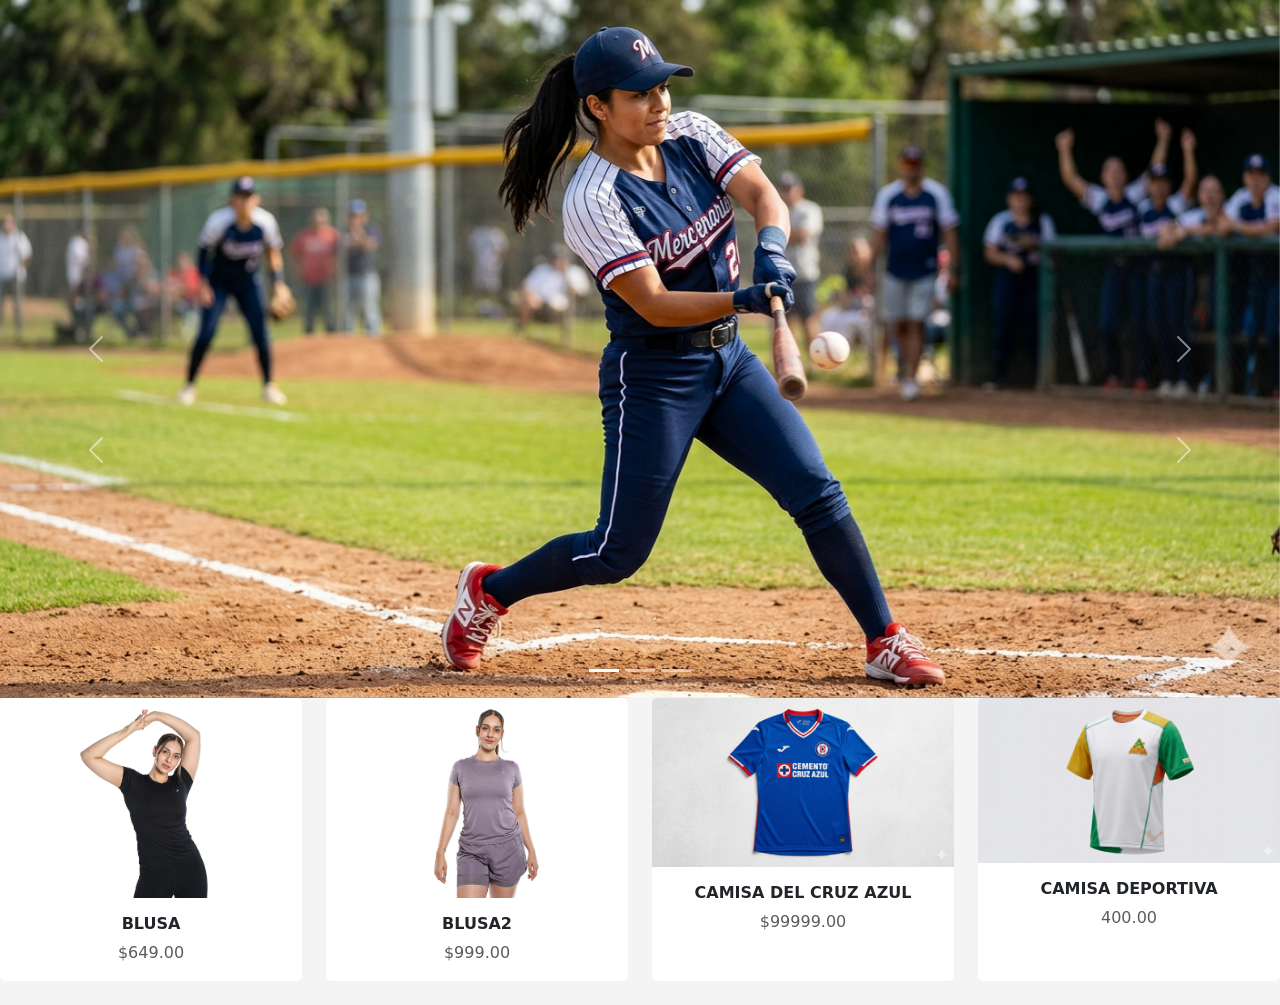
==== TiendaDeportiva/index.html @ 9e2654a1 "carousel-segunda-parte" ====
<!doctype html>
<html lang="es">
  <head>
    <meta charset="UTF-8" />
    <title>Mi sitio web</title>
    <link
      href="https://cdn.jsdelivr.net/npm/bootstrap@5.3.8/dist/css/bootstrap.min.css"
      rel="stylesheet"
      integrity="sha384-sRIl4kxILFvY47J16cr9ZwB07vP4J8+LH7qKQnuqkuIAvNWLzeN8tE5YBujZqJLB"
      crossorigin="anonymous"
    />
    <link rel="stylesheet" href="style.css" />
  </head>
  <body>
    <nav></nav>

    <main>
      <!--******primer carrusel***********************************************-->
      <div id="carouselExampleIndicators" class="carousel slide">
        <div class="carousel-indicators">
          <button
            type="button"
            data-bs-target="#carouselExampleIndicators"
            data-bs-slide-to="0"
            class="active"
            aria-current="true"
            aria-label="Slide 1"
          ></button>
          <button
            type="button"
            data-bs-target="#carouselExampleIndicators"
            data-bs-slide-to="1"
            aria-label="Slide 2"
          ></button>
          <button
            type="button"
            data-bs-target="#carouselExampleIndicators"
            data-bs-slide-to="2"
            aria-label="Slide 3"
          ></button>
        </div>
        <div class="carousel-inner">
          <div class="carousel-item active">
            <img
              src="../Pictures/Nujer_bateando.png"
              class="d-block w-100"
              alt="../"
            />
          </div>
          <div class="carousel-item">
            <img
              src="../Pictures/Hombre_corriendo.png"
              class="d-block w-100"
              alt="..."
            />
          </div>
          <div class="carousel-item">
            <img
              src="../Pictures/TenisNegroYDorado.png"
              class="d-block w-100"
              alt="..."
            />
          </div>
        </div>
        <button
          class="carousel-control-prev"
          type="button"
          data-bs-target="#carouselExampleIndicators"
          data-bs-slide="prev"
        >
          <span class="carousel-control-prev-icon" aria-hidden="true"></span>
          <span class="visually-hidden">Previous</span>
        </button>
        <button
          class="carousel-control-next"
          type="button"
          data-bs-target="#carouselExampleIndicators"
          data-bs-slide="next"
        >
          <span class="carousel-control-next-icon" aria-hidden="true"></span>
          <span class="visually-hidden">Next</span>
        </button>
      </div>
 <!--******segundo carrusel***********************************************-->
<div id="carouselProductos" class="carousel slide" data-bs-ride="carousel">
  
  <!-- Contenedor de las diapositivas -->
  <div class="carousel-inner">
    
    <!-- DIAPOSITIVA 1 (Contiene 4 productos) -->
    <div class="carousel-item active">
      <div class="row text-center">
        
        <!-- Producto 1 -->
        <div class="col-6 col-md-3 mb-4">
          <div class="card h-100 border-0">
            <img src="../Pictures/BlusaMujer1.png" class="card-img-top mx-auto" alt="Producto 1" style="max-height: 200px; object-fit: contain;">
            <div class="card-body px-0">
              <h6 class="card-title fw-bold text-uppercase">blusa</h6>
              <p class="card-text text-muted mb-0">$649.00</p>
            </div>
          </div>
        </div>

        <!-- Producto 2 -->
        <div class="col-6 col-md-3 mb-4">
          <div class="card h-100 border-0">
            <img src="../Pictures/BlusaMujer2.png" class="card-img-top mx-auto" alt="Producto 2" style="max-height: 200px; object-fit: contain;">
            <div class="card-body px-0">
              <h6 class="card-title fw-bold text-uppercase">blusa2</h6>
              <p class="card-text text-muted mb-0">$999.00</p>
            </div>
          </div>
        </div>

        <!-- Producto 3 -->
        <div class="col-6 col-md-3 mb-4">
          <div class="card h-100 border-0">
            <img src="../Pictures/Camiseta_Cruz_Azul.png" class="card-img-top mx-auto" alt="Producto 3" style="max-height: 200px; object-fit: contain;">
            <div class="card-body px-0">
              <h6 class="card-title fw-bold text-uppercase">camisa del Cruz Azul</h6>
              <p class="card-text text-muted mb-0">$99999.00</p>
            </div>
          </div>
        </div>

        <!-- Producto 4 -->
        <div class="col-6 col-md-3 mb-4">
          <div class="card h-100 border-0">
            <img src="../Pictures/CamisetaDeportiva.png" class="card-img-top mx-auto" alt="Producto 4" style="max-height: 200px; object-fit: contain;">
            <div class="card-body px-0">
              <h6 class="card-title fw-bold text-uppercase">camisa deportiva</h6>
              <p class="card-text text-muted mb-0">400.00</p>
            </div>
          </div>
        </div>

      </div>
    </div> <!-- Fin Diapositiva 1 -->

    <!-- DIAPOSITIVA 2 (Aquí pondrías los siguientes 4 productos) -->
    <div class="carousel-item">
      <div class="row text-center">
        <!-- Repites la misma estructura para los productos 5, 6, 7 y 8 -->
            <!-- Producto 5 -->
        <div class="col-6 col-md-3 mb-4">
          <div class="card h-100 border-0">
            <img src="../Pictures/PDeportivaH2.png" class="card-img-top mx-auto" alt="Producto 5" style="max-height: 200px; object-fit: contain;">
            <div class="card-body px-0">
              <h6 class="card-title fw-bold text-uppercase">camisa</h6>
              <p class="card-text text-muted mb-0">$649.00</p>
            </div>
          </div>
        </div>

        <!-- Producto 6 -->
        <div class="col-6 col-md-3 mb-4">
          <div class="card h-100 border-0">
            <img src="../Pictures/PDeportivaH1.png" class="card-img-top mx-auto" alt="Producto 6" style="max-height: 200px; object-fit: contain;">
            <div class="card-body px-0">
              <h6 class="card-title fw-bold text-uppercase">Camisa 2</h6>
              <p class="card-text text-muted mb-0">$999.00</p>
            </div>
          </div>
        </div>

        <!-- Producto 7 -->
        <div class="col-6 col-md-3 mb-4">
          <div class="card h-100 border-0">
            <img src="../Pictures/ShortsDepH1.png" class="card-img-top mx-auto" alt="Producto 7" style="max-height: 200px; object-fit: contain;">
            <div class="card-body px-0">
              <h6 class="card-title fw-bold text-uppercase">Shorts</h6>
              <p class="card-text text-muted mb-0">$999.00</p>
            </div>
          </div>
        </div>

        <!-- Producto 8 -->
        <div class="col-6 col-md-3 mb-4">
          <div class="card h-100 border-0">
            <img src="../Pictures/ShortsDepH2.png" class="card-img-top mx-auto" alt="Producto 8" style="max-height: 200px; object-fit: contain;">
            <div class="card-body px-0">
              <h6 class="card-title fw-bold text-uppercase">Shorts 2</h6>
              <p class="card-text text-muted mb-0">$1,299.00</p>
            </div>
          </div>
        </div>

      </div>
      </div>
    </div>

  </div>

  <!-- Botones de navegación (Opcional: Flechas) -->
  <button class="carousel-control-prev" type="button" data-bs-target="#carouselProductos" data-bs-slide="prev">
    <span class="carousel-control-prev-icon " aria-hidden="true"></span>
    <span class="visually-hidden">Anterior</span>
  </button>
  <button class="carousel-control-next" type="button" data-bs-target="#carouselProductos" data-bs-slide="next">
    <span class="carousel-control-next-icon " aria-hidden="true"></span>
    <span class="visually-hidden">Siguiente</span>
  </button>

</div>


    </main>

    <footer></footer>

    <script
      src="https://cdn.jsdelivr.net/npm/bootstrap@5.3.8/dist/js/bootstrap.bundle.min.js"
      integrity="sha384-FKyoEForCGlyvwx9Hj09JcYn3nv7wiPVlz7YYwJrWVcXK/BmnVDxM+D2scQbITxI"
      crossorigin="anonymous"
    ></script>

    <script src="script.js"></script>
  </body>
</html>
---- TiendaDeportiva/style.css ----
/* =========================================
   1. Estructura Global
   ========================================= */
body {
    background-color: #f4f4f4;
    margin: 0;
}

/* =========================================
   2. Barra de Navegación (Base)
   ========================================= */
.navbar {
    background-color: #000000 !important;
    padding: 10px 20px;
    box-shadow: 0 2px 10px rgba(0, 0, 0, 0.3);
}

/* =========================================
   3. Logo y Marca
   ========================================= */
.logo-wrapper {
    position: relative;
    display: flex;
    align-items: center;
    gap: 10px;
}

.custom-logo {
    width: 40px;
    height: auto;
    display: block;
    object-fit: contain;
}

.navbar-brand {
    color: white !important;
    font-weight: bold;
    font-size: 1.2rem;
}

/* Tooltip de la marca */
.brand-tooltip {
    position: absolute;
    top: -40px;
    left: 50%;
    transform: translateX(-50%);
    background-color: #007bff;
    color: white;
    padding: 4px 8px;
    border-radius: 4px;
    font-size: 0.75rem;
    font-weight: bold;
    white-space: nowrap;
    z-index: 10;
}

.brand-tooltip::after {
    content: '';
    position: absolute;
    bottom: -4px;
    left: 50%;
    transform: translateX(-50%);
    border-width: 4px;
    border-style: solid;
    border-color: #007bff transparent transparent transparent;
}

/* =========================================
   4. Elementos del Menú y Botones
   ========================================= */
.nav-item .nav-link {
    background-color: #333;
    color: white !important;
    border-radius: 50px;
    padding: 6px 16px;
    margin-right: 8px;
    transition: background 0.3s;
}

.nav-item .nav-link:hover {
    background-color: #ff0000;
}

/* =========================================
   5. Buscador
   ========================================= */
.search-container {
    background-color: #333;
    border-radius: 20px;
    padding: 2px 10px;
    display: flex;
    align-items: center;
    border: 1px solid #444;
}

.search-container input {
    background: transparent;
    border: none;
    color: white;
    box-shadow: none;
    font-size: 0.9rem;
    padding: 4px;
}

.search-container input::placeholder {
    color: #aaa;
}

.search-container input:focus {
    background: transparent;
    color: white;
    outline: none;
}

.search-icon {
    color: #aaa;
    margin-right: 5px;
}

/* =========================================
   6. Iconos y Utilidades
   ========================================= */
.cart-icon {
    color: #ffd700;
    font-size: 1.4rem;
    margin-left: 15px;
    cursor: pointer;
}

.text-red {
    color: red !important;
}

/* =========================================
   7. Responsividad (Botón Móvil)
   ========================================= */
/* Asegurar que el botón tenga un borde visible */
.navbar-toggler {
    border: 1px solid rgba(255, 255, 255, 0.3) !important;
    background-color: rgba(255, 255, 255, 0.1) !important;
    padding: 0.5rem 0.75rem;
}

/* Forzar el icono a ser blanco puro */
.navbar-toggler-icon {
    background-image: url("data:image/svg+xml,%3csvg xmlns='http://www.w3.org/2000/svg' viewBox='0 0 30 30'%3e%3cpath stroke='rgba(255, 255, 255, 1)' stroke-linecap='round' stroke-miterlimit='10' stroke-width='2' d='M4 7h22M4 15h22M4 23h22'/%3e%3c/svg%3e") !important;
}

/* Efecto hover opcional */
.navbar-toggler:hover {
    background-color: rgba(255, 255, 255, 0.2) !important;
    border-color: rgba(255, 255, 255, 0.5) !important;
}
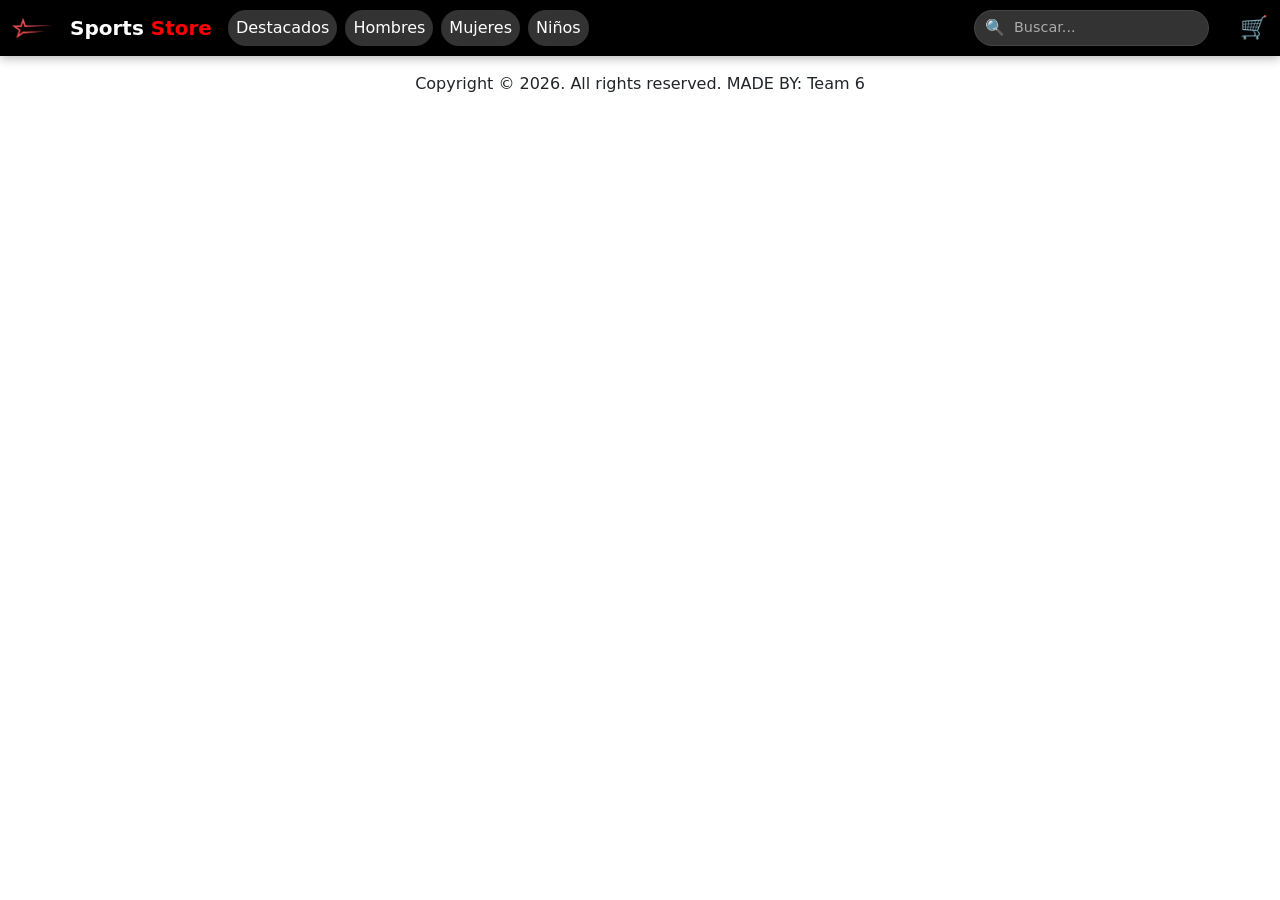
==== commit 90c640d0: "Se agrega footer y nav" ====
--- a/TiendaDeportiva/index.html
+++ b/TiendaDeportiva/index.html
@@ -1,220 +1,73 @@
-<!doctype html>
-<html lang="es">
-  <head>
-    <meta charset="UTF-8" />
-    <title>Mi sitio web</title>
-    <link
-      href="https://cdn.jsdelivr.net/npm/bootstrap@5.3.8/dist/css/bootstrap.min.css"
-      rel="stylesheet"
-      integrity="sha384-sRIl4kxILFvY47J16cr9ZwB07vP4J8+LH7qKQnuqkuIAvNWLzeN8tE5YBujZqJLB"
-      crossorigin="anonymous"
-    />
-    <link rel="stylesheet" href="style.css" />
-  </head>
-  <body>
-    <nav></nav>
+<!DOCTYPE html>
+<html lang="en">
 
-    <main>
-      <!--******primer carrusel***********************************************-->
-      <div id="carouselExampleIndicators" class="carousel slide">
-        <div class="carousel-indicators">
-          <button
-            type="button"
-            data-bs-target="#carouselExampleIndicators"
-            data-bs-slide-to="0"
-            class="active"
-            aria-current="true"
-            aria-label="Slide 1"
-          ></button>
-          <button
-            type="button"
-            data-bs-target="#carouselExampleIndicators"
-            data-bs-slide-to="1"
-            aria-label="Slide 2"
-          ></button>
-          <button
-            type="button"
-            data-bs-target="#carouselExampleIndicators"
-            data-bs-slide-to="2"
-            aria-label="Slide 3"
-          ></button>
+<head>
+    <meta charset="UTF-8">
+    <meta name="viewport" content="width=device-width, initial-scale=1.0">
+    <title>Document</title>
+    <link rel="stylesheet" href="style.css">
+    <link href="https://cdn.jsdelivr.net/npm/bootstrap@5.3.8/dist/css/bootstrap.min.css" rel="stylesheet"
+        integrity="sha384-sRIl4kxILFvY47J16cr9ZwB07vP4J8+LH7qKQnuqkuIAvNWLzeN8tE5YBujZqJLB" crossorigin="anonymous">
+</head>
+
+<body>
+  <!-- Inicia el Nav -->
+    <nav class="navbar navbar-expand-lg">
+        <div class="container-fluid">
+
+            <a class="navbar-brand d-flex align-items-center" href="#">
+                <div class="logo-wrapper">
+                    <div class="brand-tooltip">Carl Vell</div>
+                    <img src="/Pictures/Sports store.png" alt="Logo" class="custom-logo">
+                    <span class="ms-2">Sports <span class="text-red">Store</span></span>
+                </div>
+            </a>
+
+            <!-- Botón Móvil -->
+            <button class="navbar-toggler" type="button" data-bs-toggle="collapse" data-bs-target="#navbarNav">
+                <span class="navbar-toggler-icon"></span>
+            </button>
+
+            <div class="collapse navbar-collapse" id="navbarNav">
+                <ul class="navbar-nav me-auto mb-2 mb-lg-0">
+                    <li class="nav-item"><a class="nav-link" href="#">Destacados</a></li>
+                    <li class="nav-item"><a class="nav-link" href="#">Hombres</a></li>
+                    <li class="nav-item"><a class="nav-link" href="#">Mujeres</a></li>
+                    <li class="nav-item"><a class="nav-link" href="#">Niños</a></li>
+                </ul>
+
+
+                <div class="d-flex align-items-center">
+                    <form class="search-container me-3" role="search">
+                        <span class="search-icon">🔍</span>
+                        <input class="form-control" type="search" placeholder="Buscar...">
+                    </form>
+                    <div class="cart-icon">🛒</div>
+                </div>
+            </div>
         </div>
-        <div class="carousel-inner">
-          <div class="carousel-item active">
-            <img
-              src="../Pictures/Nujer_bateando.png"
-              class="d-block w-100"
-              alt="../"
-            />
-          </div>
-          <div class="carousel-item">
-            <img
-              src="../Pictures/Hombre_corriendo.png"
-              class="d-block w-100"
-              alt="..."
-            />
-          </div>
-          <div class="carousel-item">
-            <img
-              src="../Pictures/TenisNegroYDorado.png"
-              class="d-block w-100"
-              alt="..."
-            />
-          </div>
-        </div>
-        <button
-          class="carousel-control-prev"
-          type="button"
-          data-bs-target="#carouselExampleIndicators"
-          data-bs-slide="prev"
-        >
-          <span class="carousel-control-prev-icon" aria-hidden="true"></span>
-          <span class="visually-hidden">Previous</span>
-        </button>
-        <button
-          class="carousel-control-next"
-          type="button"
-          data-bs-target="#carouselExampleIndicators"
-          data-bs-slide="next"
-        >
-          <span class="carousel-control-next-icon" aria-hidden="true"></span>
-          <span class="visually-hidden">Next</span>
-        </button>
-      </div>
- <!--******segundo carrusel***********************************************-->
-<div id="carouselProductos" class="carousel slide" data-bs-ride="carousel">
-  
-  <!-- Contenedor de las diapositivas -->
-  <div class="carousel-inner">
+    </nav>
+    <!-- Termina el Nav -->
+
+
     
-    <!-- DIAPOSITIVA 1 (Contiene 4 productos) -->
-    <div class="carousel-item active">
-      <div class="row text-center">
-        
-        <!-- Producto 1 -->
-        <div class="col-6 col-md-3 mb-4">
-          <div class="card h-100 border-0">
-            <img src="../Pictures/BlusaMujer1.png" class="card-img-top mx-auto" alt="Producto 1" style="max-height: 200px; object-fit: contain;">
-            <div class="card-body px-0">
-              <h6 class="card-title fw-bold text-uppercase">blusa</h6>
-              <p class="card-text text-muted mb-0">$649.00</p>
-            </div>
-          </div>
+
+
+
+     <!--Pie de página-->
+    <footer class="footer text-center mt-3">
+        <div class="container">
+            <p>Copyright &copy; 2026. All rights reserved. <span class="text-danger"></span>MADE BY: Team 6</p>
         </div>
 
-        <!-- Producto 2 -->
-        <div class="col-6 col-md-3 mb-4">
-          <div class="card h-100 border-0">
-            <img src="../Pictures/BlusaMujer2.png" class="card-img-top mx-auto" alt="Producto 2" style="max-height: 200px; object-fit: contain;">
-            <div class="card-body px-0">
-              <h6 class="card-title fw-bold text-uppercase">blusa2</h6>
-              <p class="card-text text-muted mb-0">$999.00</p>
-            </div>
-          </div>
-        </div>
-
-        <!-- Producto 3 -->
-        <div class="col-6 col-md-3 mb-4">
-          <div class="card h-100 border-0">
-            <img src="../Pictures/Camiseta_Cruz_Azul.png" class="card-img-top mx-auto" alt="Producto 3" style="max-height: 200px; object-fit: contain;">
-            <div class="card-body px-0">
-              <h6 class="card-title fw-bold text-uppercase">camisa del Cruz Azul</h6>
-              <p class="card-text text-muted mb-0">$99999.00</p>
-            </div>
-          </div>
-        </div>
-
-        <!-- Producto 4 -->
-        <div class="col-6 col-md-3 mb-4">
-          <div class="card h-100 border-0">
-            <img src="../Pictures/CamisetaDeportiva.png" class="card-img-top mx-auto" alt="Producto 4" style="max-height: 200px; object-fit: contain;">
-            <div class="card-body px-0">
-              <h6 class="card-title fw-bold text-uppercase">camisa deportiva</h6>
-              <p class="card-text text-muted mb-0">400.00</p>
-            </div>
-          </div>
-        </div>
-
-      </div>
-    </div> <!-- Fin Diapositiva 1 -->
-
-    <!-- DIAPOSITIVA 2 (Aquí pondrías los siguientes 4 productos) -->
-    <div class="carousel-item">
-      <div class="row text-center">
-        <!-- Repites la misma estructura para los productos 5, 6, 7 y 8 -->
-            <!-- Producto 5 -->
-        <div class="col-6 col-md-3 mb-4">
-          <div class="card h-100 border-0">
-            <img src="../Pictures/PDeportivaH2.png" class="card-img-top mx-auto" alt="Producto 5" style="max-height: 200px; object-fit: contain;">
-            <div class="card-body px-0">
-              <h6 class="card-title fw-bold text-uppercase">camisa</h6>
-              <p class="card-text text-muted mb-0">$649.00</p>
-            </div>
-          </div>
-        </div>
-
-        <!-- Producto 6 -->
-        <div class="col-6 col-md-3 mb-4">
-          <div class="card h-100 border-0">
-            <img src="../Pictures/PDeportivaH1.png" class="card-img-top mx-auto" alt="Producto 6" style="max-height: 200px; object-fit: contain;">
-            <div class="card-body px-0">
-              <h6 class="card-title fw-bold text-uppercase">Camisa 2</h6>
-              <p class="card-text text-muted mb-0">$999.00</p>
-            </div>
-          </div>
-        </div>
-
-        <!-- Producto 7 -->
-        <div class="col-6 col-md-3 mb-4">
-          <div class="card h-100 border-0">
-            <img src="../Pictures/ShortsDepH1.png" class="card-img-top mx-auto" alt="Producto 7" style="max-height: 200px; object-fit: contain;">
-            <div class="card-body px-0">
-              <h6 class="card-title fw-bold text-uppercase">Shorts</h6>
-              <p class="card-text text-muted mb-0">$999.00</p>
-            </div>
-          </div>
-        </div>
-
-        <!-- Producto 8 -->
-        <div class="col-6 col-md-3 mb-4">
-          <div class="card h-100 border-0">
-            <img src="../Pictures/ShortsDepH2.png" class="card-img-top mx-auto" alt="Producto 8" style="max-height: 200px; object-fit: contain;">
-            <div class="card-body px-0">
-              <h6 class="card-title fw-bold text-uppercase">Shorts 2</h6>
-              <p class="card-text text-muted mb-0">$1,299.00</p>
-            </div>
-          </div>
-        </div>
-
-      </div>
-      </div>
-    </div>
-
-  </div>
-
-  <!-- Botones de navegación (Opcional: Flechas) -->
-  <button class="carousel-control-prev" type="button" data-bs-target="#carouselProductos" data-bs-slide="prev">
-    <span class="carousel-control-prev-icon " aria-hidden="true"></span>
-    <span class="visually-hidden">Anterior</span>
-  </button>
-  <button class="carousel-control-next" type="button" data-bs-target="#carouselProductos" data-bs-slide="next">
-    <span class="carousel-control-next-icon " aria-hidden="true"></span>
-    <span class="visually-hidden">Siguiente</span>
-  </button>
-
-</div>
+    </footer>
+    <!--Fin de página-->
 
 
-    </main>
+    <script src="script.js"></script>
+    <script src="https://cdn.jsdelivr.net/npm/bootstrap@5.3.8/dist/js/bootstrap.bundle.min.js"
+        integrity="sha384-FKyoEForCGlyvwx9Hj09JcYn3nv7wiPVlz7YYwJrWVcXK/BmnVDxM+D2scQbITxI"
+        crossorigin="anonymous"></script>
+</body>
 
-    <footer></footer>
-
-    <script
-      src="https://cdn.jsdelivr.net/npm/bootstrap@5.3.8/dist/js/bootstrap.bundle.min.js"
-      integrity="sha384-FKyoEForCGlyvwx9Hj09JcYn3nv7wiPVlz7YYwJrWVcXK/BmnVDxM+D2scQbITxI"
-      crossorigin="anonymous"
-    ></script>
-
-    <script src="script.js"></script>
-  </body>
 </html>
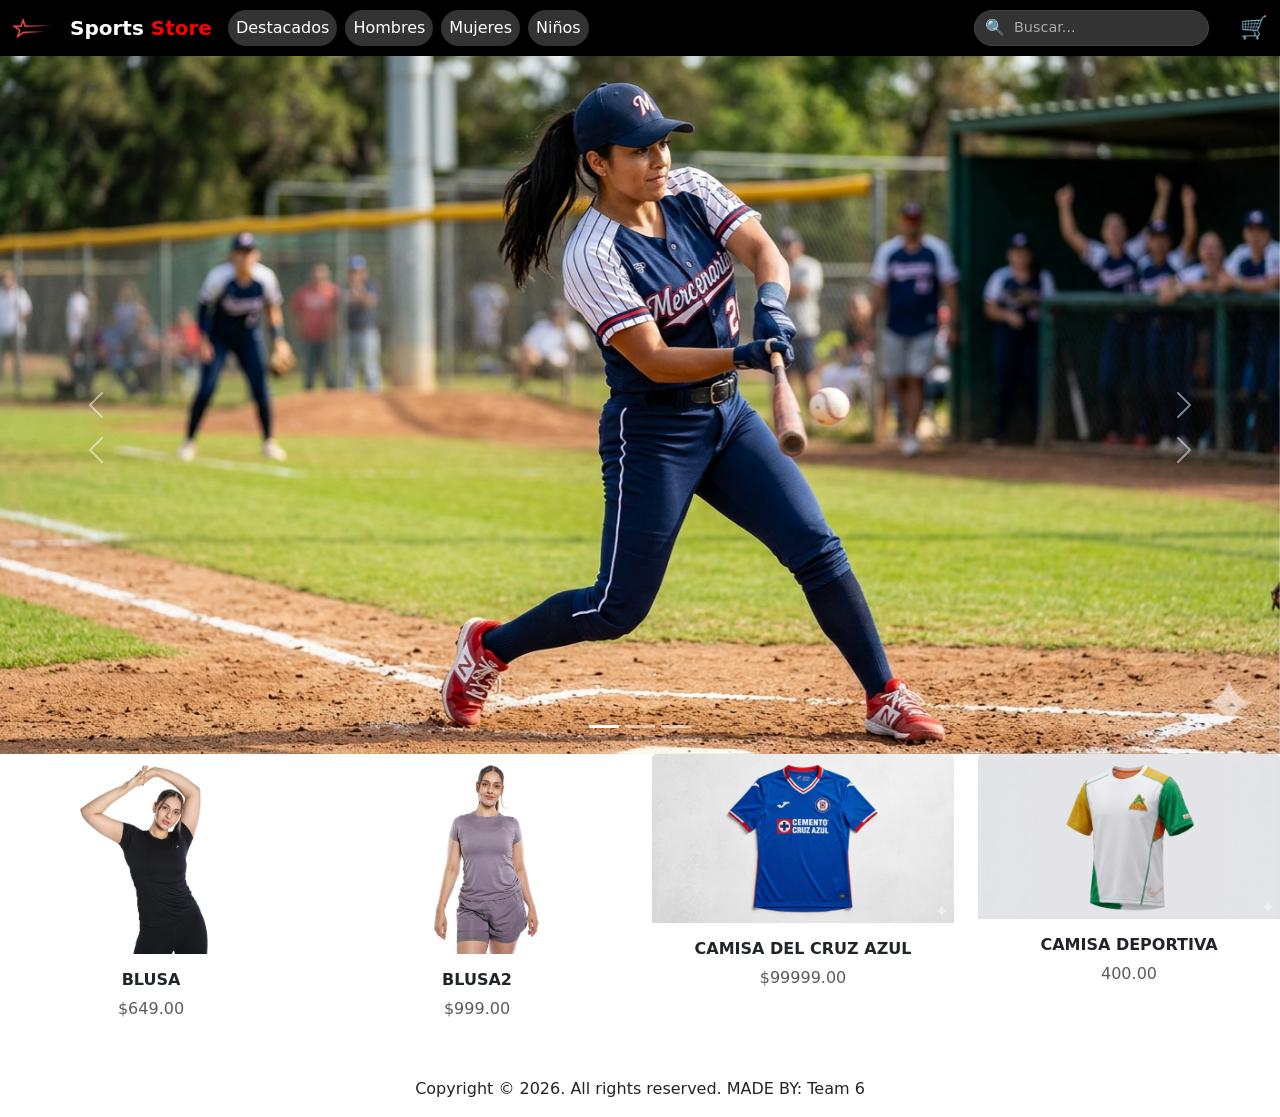
==== commit 9f08fa03: "Se agrega carrusel" ====
--- a/TiendaDeportiva/index.html
+++ b/TiendaDeportiva/index.html
@@ -10,7 +10,7 @@
         integrity="sha384-sRIl4kxILFvY47J16cr9ZwB07vP4J8+LH7qKQnuqkuIAvNWLzeN8tE5YBujZqJLB" crossorigin="anonymous">
 </head>
 
-<body>
+<body >
   <!-- Inicia el Nav -->
     <nav class="navbar navbar-expand-lg">
         <div class="container-fluid">
@@ -49,7 +49,198 @@
     </nav>
     <!-- Termina el Nav -->
 
-
+    <main>
+      <!--******primer carrusel***********************************************-->
+      <div id="carouselExampleIndicators" class="carousel slide">
+            <div class="carousel-indicators">
+            <button
+                type="button"
+                data-bs-target="#carouselExampleIndicators"
+                data-bs-slide-to="0"
+                class="active"
+                aria-current="true"
+                aria-label="Slide 1"
+            ></button>
+            <button
+                type="button"
+                data-bs-target="#carouselExampleIndicators"
+                data-bs-slide-to="1"
+                aria-label="Slide 2"
+            ></button>
+            <button
+                type="button"
+                data-bs-target="#carouselExampleIndicators"
+                data-bs-slide-to="2"
+                aria-label="Slide 3"
+            ></button>
+            </div>
+            <div class="carousel-inner">
+            <div class="carousel-item active">
+                <img
+                src="../Pictures/Nujer_bateando.png"
+                class="d-block w-100"
+                alt="../"
+                />
+            </div>
+            <div class="carousel-item">
+                <img
+                src="../Pictures/Hombre_corriendo.png"
+                class="d-block w-100"
+                alt="..."
+                />
+            </div>
+            <div class="carousel-item">
+                <img
+                src="../Pictures/TenisNegroYDorado.png"
+                class="d-block w-100"
+                alt="..."
+                />
+            </div>
+            </div>
+            <button
+            class="carousel-control-prev"
+            type="button"
+            data-bs-target="#carouselExampleIndicators"
+            data-bs-slide="prev"
+            >
+            <span class="carousel-control-prev-icon" aria-hidden="true"></span>
+            <span class="visually-hidden">Previous</span>
+            </button>
+            <button
+            class="carousel-control-next"
+            type="button"
+            data-bs-target="#carouselExampleIndicators"
+            data-bs-slide="next"
+            >
+            <span class="carousel-control-next-icon" aria-hidden="true"></span>
+            <span class="visually-hidden">Next</span>
+            </button>
+        </div>
+    <!--******segundo carrusel***********************************************-->
+    <div id="carouselProductos" class="carousel slide" data-bs-ride="carousel">
+    
+    <!-- Contenedor de las diapositivas -->
+    <div class="carousel-inner">
+        
+        <!-- DIAPOSITIVA 1 (Contiene 4 productos) -->
+        <div class="carousel-item active">
+        <div class="row text-center">
+            
+            <!-- Producto 1 -->
+            <div class="col-6 col-md-3 mb-4">
+            <div class="card h-100 border-0">
+                <img src="../Pictures/BlusaMujer1.png" class="card-img-top mx-auto" alt="Producto 1" style="max-height: 200px; object-fit: contain;">
+                <div class="card-body px-0">
+                <h6 class="card-title fw-bold text-uppercase">blusa</h6>
+                <p class="card-text text-muted mb-0">$649.00</p>
+                </div>
+            </div>
+            </div>
+
+            <!-- Producto 2 -->
+            <div class="col-6 col-md-3 mb-4">
+            <div class="card h-100 border-0">
+                <img src="../Pictures/BlusaMujer2.png" class="card-img-top mx-auto" alt="Producto 2" style="max-height: 200px; object-fit: contain;">
+                <div class="card-body px-0">
+                <h6 class="card-title fw-bold text-uppercase">blusa2</h6>
+                <p class="card-text text-muted mb-0">$999.00</p>
+                </div>
+            </div>
+            </div>
+
+            <!-- Producto 3 -->
+            <div class="col-6 col-md-3 mb-4">
+            <div class="card h-100 border-0">
+                <img src="../Pictures/Camiseta_Cruz_Azul.png" class="card-img-top mx-auto" alt="Producto 3" style="max-height: 200px; object-fit: contain;">
+                <div class="card-body px-0">
+                <h6 class="card-title fw-bold text-uppercase">camisa del Cruz Azul</h6>
+                <p class="card-text text-muted mb-0">$99999.00</p>
+                </div>
+            </div>
+            </div>
+
+            <!-- Producto 4 -->
+            <div class="col-6 col-md-3 mb-4">
+            <div class="card h-100 border-0">
+                <img src="../Pictures/CamisetaDeportiva.png" class="card-img-top mx-auto" alt="Producto 4" style="max-height: 200px; object-fit: contain;">
+                <div class="card-body px-0">
+                <h6 class="card-title fw-bold text-uppercase">camisa deportiva</h6>
+                <p class="card-text text-muted mb-0">400.00</p>
+                </div>
+            </div>
+            </div>
+
+        </div>
+        </div> <!-- Fin Diapositiva 1 -->
+
+        <!-- DIAPOSITIVA 2 (Aquí pondrías los siguientes 4 productos) -->
+        <div class="carousel-item">
+        <div class="row text-center">
+            <!-- Repites la misma estructura para los productos 5, 6, 7 y 8 -->
+                <!-- Producto 5 -->
+            <div class="col-6 col-md-3 mb-4">
+            <div class="card h-100 border-0">
+                <img src="../Pictures/PDeportivaH2.png" class="card-img-top mx-auto" alt="Producto 5" style="max-height: 200px; object-fit: contain;">
+                <div class="card-body px-0">
+                <h6 class="card-title fw-bold text-uppercase">camisa</h6>
+                <p class="card-text text-muted mb-0">$649.00</p>
+                </div>
+            </div>
+            </div>
+
+            <!-- Producto 6 -->
+            <div class="col-6 col-md-3 mb-4">
+            <div class="card h-100 border-0">
+                <img src="../Pictures/PDeportivaH1.png" class="card-img-top mx-auto" alt="Producto 6" style="max-height: 200px; object-fit: contain;">
+                <div class="card-body px-0">
+                <h6 class="card-title fw-bold text-uppercase">Camisa 2</h6>
+                <p class="card-text text-muted mb-0">$999.00</p>
+                </div>
+            </div>
+            </div>
+
+            <!-- Producto 7 -->
+            <div class="col-6 col-md-3 mb-4">
+            <div class="card h-100 border-0">
+                <img src="../Pictures/ShortsDepH1.png" class="card-img-top mx-auto" alt="Producto 7" style="max-height: 200px; object-fit: contain;">
+                <div class="card-body px-0">
+                <h6 class="card-title fw-bold text-uppercase">Shorts</h6>
+                <p class="card-text text-muted mb-0">$999.00</p>
+                </div>
+            </div>
+            </div>
+
+            <!-- Producto 8 -->
+            <div class="col-6 col-md-3 mb-4">
+            <div class="card h-100 border-0">
+                <img src="../Pictures/ShortsDepH2.png" class="card-img-top mx-auto" alt="Producto 8" style="max-height: 200px; object-fit: contain;">
+                <div class="card-body px-0">
+                <h6 class="card-title fw-bold text-uppercase">Shorts 2</h6>
+                <p class="card-text text-muted mb-0">$1,299.00</p>
+                </div>
+            </div>
+            </div>
+
+        </div>
+        </div>
+        </div>
+
+    </div>
+
+    <!-- Botones de navegación (Opcional: Flechas) -->
+    <button class="carousel-control-prev" type="button" data-bs-target="#carouselProductos" data-bs-slide="prev">
+        <span class="carousel-control-prev-icon " aria-hidden="true"></span>
+        <span class="visually-hidden">Anterior</span>
+    </button>
+    <button class="carousel-control-next" type="button" data-bs-target="#carouselProductos" data-bs-slide="next">
+        <span class="carousel-control-next-icon " aria-hidden="true"></span>
+        <span class="visually-hidden">Siguiente</span>
+    </button>
+
+    </div>
+
+
+    </main>
     
 
 
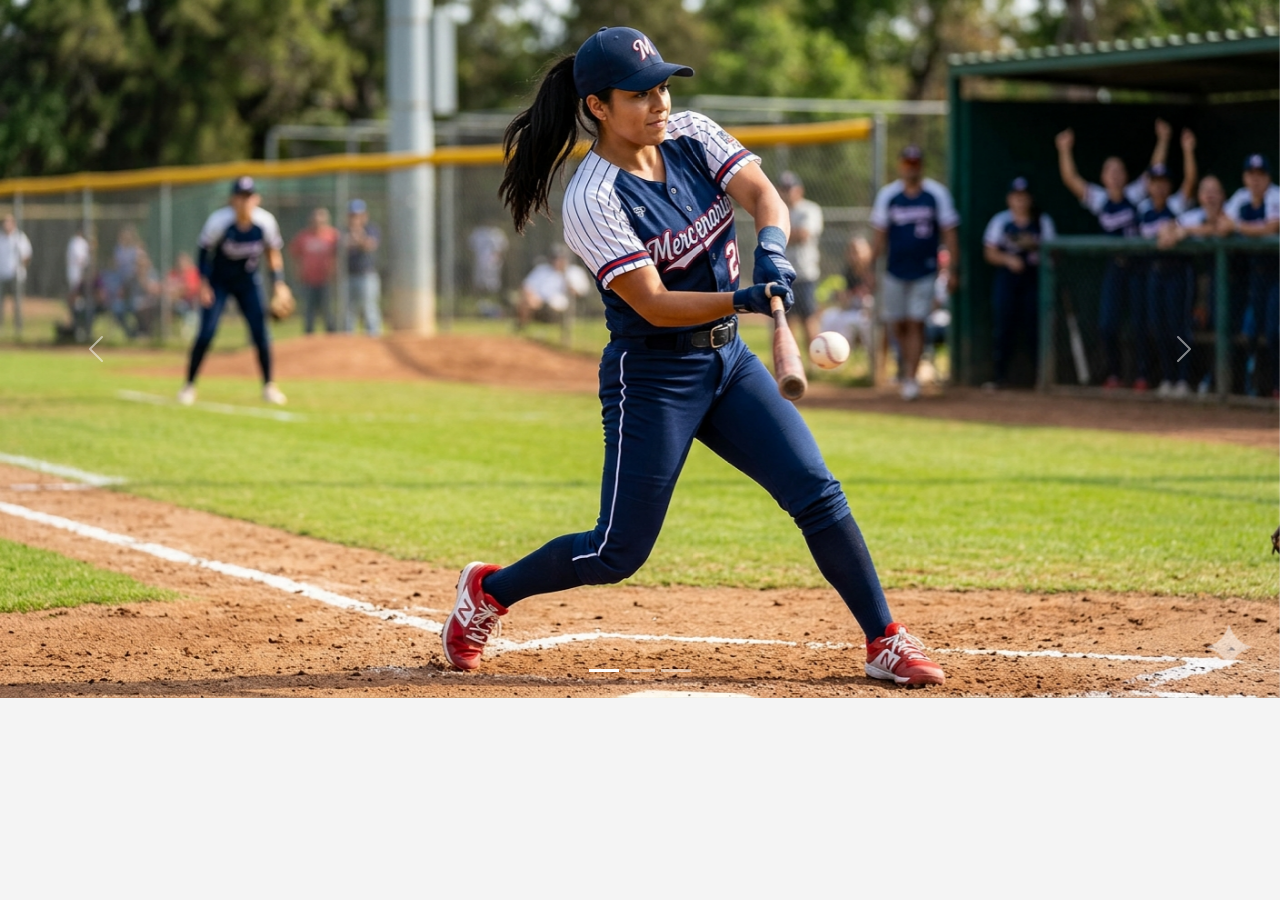
==== commit b9decf73: "quite el segundo carrusel" ====
--- a/TiendaDeportiva/index.html
+++ b/TiendaDeportiva/index.html
@@ -1,264 +1,102 @@
-<!DOCTYPE html>
-<html lang="en">
-
-<head>
-    <meta charset="UTF-8">
-    <meta name="viewport" content="width=device-width, initial-scale=1.0">
-    <title>Document</title>
-    <link rel="stylesheet" href="style.css">
-    <link href="https://cdn.jsdelivr.net/npm/bootstrap@5.3.8/dist/css/bootstrap.min.css" rel="stylesheet"
-        integrity="sha384-sRIl4kxILFvY47J16cr9ZwB07vP4J8+LH7qKQnuqkuIAvNWLzeN8tE5YBujZqJLB" crossorigin="anonymous">
-</head>
-
-<body >
-  <!-- Inicia el Nav -->
-    <nav class="navbar navbar-expand-lg">
-        <div class="container-fluid">
-
-            <a class="navbar-brand d-flex align-items-center" href="#">
-                <div class="logo-wrapper">
-                    <div class="brand-tooltip">Carl Vell</div>
-                    <img src="/Pictures/Sports store.png" alt="Logo" class="custom-logo">
-                    <span class="ms-2">Sports <span class="text-red">Store</span></span>
-                </div>
-            </a>
-
-            <!-- Botón Móvil -->
-            <button class="navbar-toggler" type="button" data-bs-toggle="collapse" data-bs-target="#navbarNav">
-                <span class="navbar-toggler-icon"></span>
-            </button>
-
-            <div class="collapse navbar-collapse" id="navbarNav">
-                <ul class="navbar-nav me-auto mb-2 mb-lg-0">
-                    <li class="nav-item"><a class="nav-link" href="#">Destacados</a></li>
-                    <li class="nav-item"><a class="nav-link" href="#">Hombres</a></li>
-                    <li class="nav-item"><a class="nav-link" href="#">Mujeres</a></li>
-                    <li class="nav-item"><a class="nav-link" href="#">Niños</a></li>
-                </ul>
-
-
-                <div class="d-flex align-items-center">
-                    <form class="search-container me-3" role="search">
-                        <span class="search-icon">🔍</span>
-                        <input class="form-control" type="search" placeholder="Buscar...">
-                    </form>
-                    <div class="cart-icon">🛒</div>
-                </div>
-            </div>
-        </div>
-    </nav>
-    <!-- Termina el Nav -->
+<!doctype html>
+<html lang="es">
+  <head>
+    <meta charset="UTF-8" />
+    <title>Mi sitio web</title>
+    <link
+      href="https://cdn.jsdelivr.net/npm/bootstrap@5.3.8/dist/css/bootstrap.min.css"
+      rel="stylesheet"
+      integrity="sha384-sRIl4kxILFvY47J16cr9ZwB07vP4J8+LH7qKQnuqkuIAvNWLzeN8tE5YBujZqJLB"
+      crossorigin="anonymous"
+    />
+    <link rel="stylesheet" href="style.css" />
+  </head>
+  <body >
+    <nav></nav>
 
     <main>
       <!--******primer carrusel***********************************************-->
       <div id="carouselExampleIndicators" class="carousel slide">
-            <div class="carousel-indicators">
-            <button
-                type="button"
-                data-bs-target="#carouselExampleIndicators"
-                data-bs-slide-to="0"
-                class="active"
-                aria-current="true"
-                aria-label="Slide 1"
-            ></button>
-            <button
-                type="button"
-                data-bs-target="#carouselExampleIndicators"
-                data-bs-slide-to="1"
-                aria-label="Slide 2"
-            ></button>
-            <button
-                type="button"
-                data-bs-target="#carouselExampleIndicators"
-                data-bs-slide-to="2"
-                aria-label="Slide 3"
-            ></button>
-            </div>
-            <div class="carousel-inner">
-            <div class="carousel-item active">
-                <img
-                src="../Pictures/Nujer_bateando.png"
-                class="d-block w-100"
-                alt="../"
-                />
-            </div>
-            <div class="carousel-item">
-                <img
-                src="../Pictures/Hombre_corriendo.png"
-                class="d-block w-100"
-                alt="..."
-                />
-            </div>
-            <div class="carousel-item">
-                <img
-                src="../Pictures/TenisNegroYDorado.png"
-                class="d-block w-100"
-                alt="..."
-                />
-            </div>
-            </div>
-            <button
-            class="carousel-control-prev"
+        <div class="carousel-indicators">
+          <button
             type="button"
             data-bs-target="#carouselExampleIndicators"
-            data-bs-slide="prev"
-            >
-            <span class="carousel-control-prev-icon" aria-hidden="true"></span>
-            <span class="visually-hidden">Previous</span>
-            </button>
-            <button
-            class="carousel-control-next"
+            data-bs-slide-to="0"
+            class="active"
+            aria-current="true"
+            aria-label="Slide 1"
+          ></button>
+          <button
             type="button"
             data-bs-target="#carouselExampleIndicators"
-            data-bs-slide="next"
-            >
-            <span class="carousel-control-next-icon" aria-hidden="true"></span>
-            <span class="visually-hidden">Next</span>
-            </button>
+            data-bs-slide-to="1"
+            aria-label="Slide 2"
+          ></button>
+          <button
+            type="button"
+            data-bs-target="#carouselExampleIndicators"
+            data-bs-slide-to="2"
+            aria-label="Slide 3"
+          ></button>
         </div>
-    <!--******segundo carrusel***********************************************-->
-    <div id="carouselProductos" class="carousel slide" data-bs-ride="carousel">
-    
-    <!-- Contenedor de las diapositivas -->
-    <div class="carousel-inner">
-        
-        <!-- DIAPOSITIVA 1 (Contiene 4 productos) -->
-        <div class="carousel-item active">
-        <div class="row text-center">
-            
-            <!-- Producto 1 -->
-            <div class="col-6 col-md-3 mb-4">
-            <div class="card h-100 border-0">
-                <img src="../Pictures/BlusaMujer1.png" class="card-img-top mx-auto" alt="Producto 1" style="max-height: 200px; object-fit: contain;">
-                <div class="card-body px-0">
-                <h6 class="card-title fw-bold text-uppercase">blusa</h6>
-                <p class="card-text text-muted mb-0">$649.00</p>
-                </div>
-            </div>
-            </div>
-
-            <!-- Producto 2 -->
-            <div class="col-6 col-md-3 mb-4">
-            <div class="card h-100 border-0">
-                <img src="../Pictures/BlusaMujer2.png" class="card-img-top mx-auto" alt="Producto 2" style="max-height: 200px; object-fit: contain;">
-                <div class="card-body px-0">
-                <h6 class="card-title fw-bold text-uppercase">blusa2</h6>
-                <p class="card-text text-muted mb-0">$999.00</p>
-                </div>
-            </div>
-            </div>
-
-            <!-- Producto 3 -->
-            <div class="col-6 col-md-3 mb-4">
-            <div class="card h-100 border-0">
-                <img src="../Pictures/Camiseta_Cruz_Azul.png" class="card-img-top mx-auto" alt="Producto 3" style="max-height: 200px; object-fit: contain;">
-                <div class="card-body px-0">
-                <h6 class="card-title fw-bold text-uppercase">camisa del Cruz Azul</h6>
-                <p class="card-text text-muted mb-0">$99999.00</p>
-                </div>
-            </div>
-            </div>
-
-            <!-- Producto 4 -->
-            <div class="col-6 col-md-3 mb-4">
-            <div class="card h-100 border-0">
-                <img src="../Pictures/CamisetaDeportiva.png" class="card-img-top mx-auto" alt="Producto 4" style="max-height: 200px; object-fit: contain;">
-                <div class="card-body px-0">
-                <h6 class="card-title fw-bold text-uppercase">camisa deportiva</h6>
-                <p class="card-text text-muted mb-0">400.00</p>
-                </div>
-            </div>
-            </div>
-
+        <div class="carousel-inner">
+          <div class="carousel-item active">
+            <img
+              src="../Pictures/Nujer_bateando.png"
+              class="d-block w-100"
+              alt="../"
+            />
+          </div>
+          <div class="carousel-item">
+            <img
+              src="../Pictures/Hombre_corriendo.png"
+              class="d-block w-100"
+              alt="..."
+            />
+          </div>
+          <div class="carousel-item">
+            <img
+              src="../Pictures/TenisNegroYDorado.png"
+              class="d-block w-100"
+              alt="..."
+            />
+          </div>
         </div>
-        </div> <!-- Fin Diapositiva 1 -->
-
-        <!-- DIAPOSITIVA 2 (Aquí pondrías los siguientes 4 productos) -->
-        <div class="carousel-item">
-        <div class="row text-center">
-            <!-- Repites la misma estructura para los productos 5, 6, 7 y 8 -->
-                <!-- Producto 5 -->
-            <div class="col-6 col-md-3 mb-4">
-            <div class="card h-100 border-0">
-                <img src="../Pictures/PDeportivaH2.png" class="card-img-top mx-auto" alt="Producto 5" style="max-height: 200px; object-fit: contain;">
-                <div class="card-body px-0">
-                <h6 class="card-title fw-bold text-uppercase">camisa</h6>
-                <p class="card-text text-muted mb-0">$649.00</p>
-                </div>
-            </div>
-            </div>
-
-            <!-- Producto 6 -->
-            <div class="col-6 col-md-3 mb-4">
-            <div class="card h-100 border-0">
-                <img src="../Pictures/PDeportivaH1.png" class="card-img-top mx-auto" alt="Producto 6" style="max-height: 200px; object-fit: contain;">
-                <div class="card-body px-0">
-                <h6 class="card-title fw-bold text-uppercase">Camisa 2</h6>
-                <p class="card-text text-muted mb-0">$999.00</p>
-                </div>
-            </div>
-            </div>
-
-            <!-- Producto 7 -->
-            <div class="col-6 col-md-3 mb-4">
-            <div class="card h-100 border-0">
-                <img src="../Pictures/ShortsDepH1.png" class="card-img-top mx-auto" alt="Producto 7" style="max-height: 200px; object-fit: contain;">
-                <div class="card-body px-0">
-                <h6 class="card-title fw-bold text-uppercase">Shorts</h6>
-                <p class="card-text text-muted mb-0">$999.00</p>
-                </div>
-            </div>
-            </div>
-
-            <!-- Producto 8 -->
-            <div class="col-6 col-md-3 mb-4">
-            <div class="card h-100 border-0">
-                <img src="../Pictures/ShortsDepH2.png" class="card-img-top mx-auto" alt="Producto 8" style="max-height: 200px; object-fit: contain;">
-                <div class="card-body px-0">
-                <h6 class="card-title fw-bold text-uppercase">Shorts 2</h6>
-                <p class="card-text text-muted mb-0">$1,299.00</p>
-                </div>
-            </div>
-            </div>
-
+        <div class="container">
+        <button
+          class="carousel-control-prev"
+          type="button"
+          data-bs-target="#carouselExampleIndicators"
+          data-bs-slide="prev"
+        >
+          <span class="carousel-control-prev-icon" aria-hidden="true"></span>
+          <span class="visually-hidden">Previous</span>
+        </button>
+        <button
+          class="carousel-control-next"
+          type="button"
+          data-bs-target="#carouselExampleIndicators"
+          data-bs-slide="next"
+        >
+          <span class="carousel-control-next-icon" aria-hidden="true"></span>
+          <span class="visually-hidden">Next</span>
+        </button>
         </div>
-        </div>
-        </div>
-
-    </div>
-
-    <!-- Botones de navegación (Opcional: Flechas) -->
-    <button class="carousel-control-prev" type="button" data-bs-target="#carouselProductos" data-bs-slide="prev">
-        <span class="carousel-control-prev-icon " aria-hidden="true"></span>
-        <span class="visually-hidden">Anterior</span>
-    </button>
-    <button class="carousel-control-next" type="button" data-bs-target="#carouselProductos" data-bs-slide="next">
-        <span class="carousel-control-next-icon " aria-hidden="true"></span>
-        <span class="visually-hidden">Siguiente</span>
-    </button>
-
-    </div>
+      </div>
+ 
+</div>
 
 
     </main>
-    
 
+    <footer></footer>
 
-
-     <!--Pie de página-->
-    <footer class="footer text-center mt-3">
-        <div class="container">
-            <p>Copyright &copy; 2026. All rights reserved. <span class="text-danger"></span>MADE BY: Team 6</p>
-        </div>
-
-    </footer>
-    <!--Fin de página-->
-
+    <script
+      src="https://cdn.jsdelivr.net/npm/bootstrap@5.3.8/dist/js/bootstrap.bundle.min.js"
+      integrity="sha384-FKyoEForCGlyvwx9Hj09JcYn3nv7wiPVlz7YYwJrWVcXK/BmnVDxM+D2scQbITxI"
+      crossorigin="anonymous"
+    ></script>
 
     <script src="script.js"></script>
-    <script src="https://cdn.jsdelivr.net/npm/bootstrap@5.3.8/dist/js/bootstrap.bundle.min.js"
-        integrity="sha384-FKyoEForCGlyvwx9Hj09JcYn3nv7wiPVlz7YYwJrWVcXK/BmnVDxM+D2scQbITxI"
-        crossorigin="anonymous"></script>
-</body>
-
+  </body>
 </html>
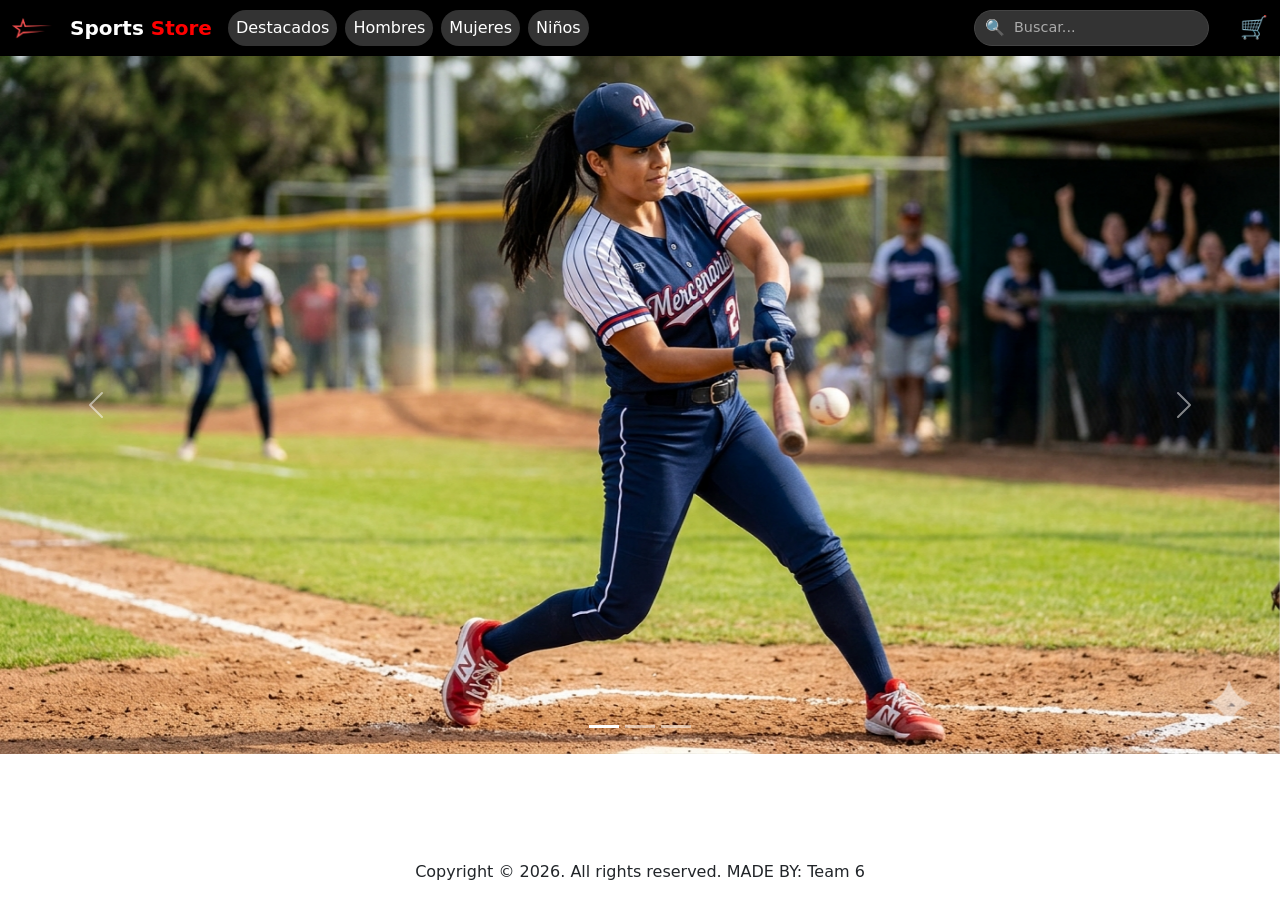
==== commit 56c7b1d5: "Se arregla carrusel" ====
--- a/TiendaDeportiva/index.html
+++ b/TiendaDeportiva/index.html
@@ -1,102 +1,142 @@
-<!doctype html>
-<html lang="es">
-  <head>
-    <meta charset="UTF-8" />
-    <title>Mi sitio web</title>
-    <link
-      href="https://cdn.jsdelivr.net/npm/bootstrap@5.3.8/dist/css/bootstrap.min.css"
-      rel="stylesheet"
-      integrity="sha384-sRIl4kxILFvY47J16cr9ZwB07vP4J8+LH7qKQnuqkuIAvNWLzeN8tE5YBujZqJLB"
-      crossorigin="anonymous"
-    />
-    <link rel="stylesheet" href="style.css" />
-  </head>
-  <body >
-    <nav></nav>
+<!DOCTYPE html>
+<html lang="en">
 
-    <main>
-      <!--******primer carrusel***********************************************-->
-      <div id="carouselExampleIndicators" class="carousel slide">
-        <div class="carousel-indicators">
-          <button
+<head>
+    <meta charset="UTF-8">
+    <meta name="viewport" content="width=device-width, initial-scale=1.0">
+    <title>Document</title>
+    <link rel="stylesheet" href="style.css">
+    <link href="https://cdn.jsdelivr.net/npm/bootstrap@5.3.8/dist/css/bootstrap.min.css" rel="stylesheet"
+        integrity="sha384-sRIl4kxILFvY47J16cr9ZwB07vP4J8+LH7qKQnuqkuIAvNWLzeN8tE5YBujZqJLB" crossorigin="anonymous">
+</head>
+
+<body class="d-flex flex-column min-vh-100">
+  <!-- Inicia el Nav -->
+    <nav class="navbar navbar-expand-lg">
+        <div class="container-fluid">
+
+            <a class="navbar-brand d-flex align-items-center" href="#">
+                <div class="logo-wrapper">
+                    <div class="brand-tooltip">Carl Vell</div>
+                    <img src="/Pictures/Sports store.png" alt="Logo" class="custom-logo">
+                    <span class="ms-2">Sports <span class="text-red">Store</span></span>
+                </div>
+            </a>
+
+            <!-- Botón Móvil -->
+            <button class="navbar-toggler" type="button" data-bs-toggle="collapse" data-bs-target="#navbarNav">
+                <span class="navbar-toggler-icon"></span>
+            </button>
+
+            <div class="collapse navbar-collapse" id="navbarNav">
+                <ul class="navbar-nav me-auto mb-2 mb-lg-0">
+                    <li class="nav-item"><a class="nav-link" href="#">Destacados</a></li>
+                    <li class="nav-item"><a class="nav-link" href="#">Hombres</a></li>
+                    <li class="nav-item"><a class="nav-link" href="#">Mujeres</a></li>
+                    <li class="nav-item"><a class="nav-link" href="#">Niños</a></li>
+                </ul>
+
+
+                <div class="d-flex align-items-center">
+                    <form class="search-container me-3" role="search">
+                        <span class="search-icon">🔍</span>
+                        <input class="form-control" type="search" placeholder="Buscar...">
+                    </form>
+                    <div class="cart-icon">🛒</div>
+                </div>
+            </div>
+        </div>
+    </nav>
+    <!-- Termina el Nav -->
+
+    <main class="flex-grow-1">
+        <!--******primer carrusel***********************************************-->
+        <div id="carouselExampleIndicators" class="carousel slide">
+            <div class="carousel-indicators">
+            <button
+                type="button"
+                data-bs-target="#carouselExampleIndicators"
+                data-bs-slide-to="0"
+                class="active"
+                aria-current="true"
+                aria-label="Slide 1"
+            ></button>
+            <button
+                type="button"
+                data-bs-target="#carouselExampleIndicators"
+                data-bs-slide-to="1"
+                aria-label="Slide 2"
+            ></button>
+            <button
+                type="button"
+                data-bs-target="#carouselExampleIndicators"
+                data-bs-slide-to="2"
+                aria-label="Slide 3"
+            ></button>
+            </div>
+            <div class="carousel-inner">
+            <div class="carousel-item active">
+                <img
+                src="../Pictures/Nujer_bateando.png"
+                class="d-block w-100"
+                alt="../"
+                />
+            </div>
+            <div class="carousel-item">
+                <img
+                src="../Pictures/Hombre_corriendo.png"
+                class="d-block w-100"
+                alt="..."
+                />
+            </div>
+            <div class="carousel-item">
+                <img
+                src="../Pictures/TenisNegroYDorado.png"
+                class="d-block w-100"
+                alt="..."
+                />
+            </div>
+            </div>
+            <div class="container">
+            <button
+            class="carousel-control-prev"
             type="button"
             data-bs-target="#carouselExampleIndicators"
-            data-bs-slide-to="0"
-            class="active"
-            aria-current="true"
-            aria-label="Slide 1"
-          ></button>
-          <button
+            data-bs-slide="prev"
+            >
+            <span class="carousel-control-prev-icon" aria-hidden="true"></span>
+            <span class="visually-hidden">Previous</span>
+            </button>
+            <button
+            class="carousel-control-next"
             type="button"
             data-bs-target="#carouselExampleIndicators"
-            data-bs-slide-to="1"
-            aria-label="Slide 2"
-          ></button>
-          <button
-            type="button"
-            data-bs-target="#carouselExampleIndicators"
-            data-bs-slide-to="2"
-            aria-label="Slide 3"
-          ></button>
+            data-bs-slide="next"
+            >
+            <span class="carousel-control-next-icon" aria-hidden="true"></span>
+            <span class="visually-hidden">Next</span>
+            </button>
+            </div>
         </div>
-        <div class="carousel-inner">
-          <div class="carousel-item active">
-            <img
-              src="../Pictures/Nujer_bateando.png"
-              class="d-block w-100"
-              alt="../"
-            />
-          </div>
-          <div class="carousel-item">
-            <img
-              src="../Pictures/Hombre_corriendo.png"
-              class="d-block w-100"
-              alt="..."
-            />
-          </div>
-          <div class="carousel-item">
-            <img
-              src="../Pictures/TenisNegroYDorado.png"
-              class="d-block w-100"
-              alt="..."
-            />
-          </div>
-        </div>
-        <div class="container">
-        <button
-          class="carousel-control-prev"
-          type="button"
-          data-bs-target="#carouselExampleIndicators"
-          data-bs-slide="prev"
-        >
-          <span class="carousel-control-prev-icon" aria-hidden="true"></span>
-          <span class="visually-hidden">Previous</span>
-        </button>
-        <button
-          class="carousel-control-next"
-          type="button"
-          data-bs-target="#carouselExampleIndicators"
-          data-bs-slide="next"
-        >
-          <span class="carousel-control-next-icon" aria-hidden="true"></span>
-          <span class="visually-hidden">Next</span>
-        </button>
-        </div>
-      </div>
- 
-</div>
+    
+    </div>
+    </main>
+    
 
 
-    </main>
 
-    <footer></footer>
+     <!--Pie de página-->
+    <footer class="footer text-center mt-3">
+        <div class="container">
+            <p>Copyright &copy; 2026. All rights reserved. <span class="text-danger"></span>MADE BY: Team 6</p>
+        </div>
 
-    <script
-      src="https://cdn.jsdelivr.net/npm/bootstrap@5.3.8/dist/js/bootstrap.bundle.min.js"
-      integrity="sha384-FKyoEForCGlyvwx9Hj09JcYn3nv7wiPVlz7YYwJrWVcXK/BmnVDxM+D2scQbITxI"
-      crossorigin="anonymous"
-    ></script>
+    </footer>
+    <!--Fin de página-->
+
 
     <script src="script.js"></script>
-  </body>
+    <script src="https://cdn.jsdelivr.net/npm/bootstrap@5.3.8/dist/js/bootstrap.bundle.min.js" integrity="sha384-FKyoEForCGlyvwx9Hj09JcYn3nv7wiPVlz7YYwJrWVcXK/BmnVDxM+D2scQbITxI" crossorigin="anonymous"></script>
+</body>
+
 </html>
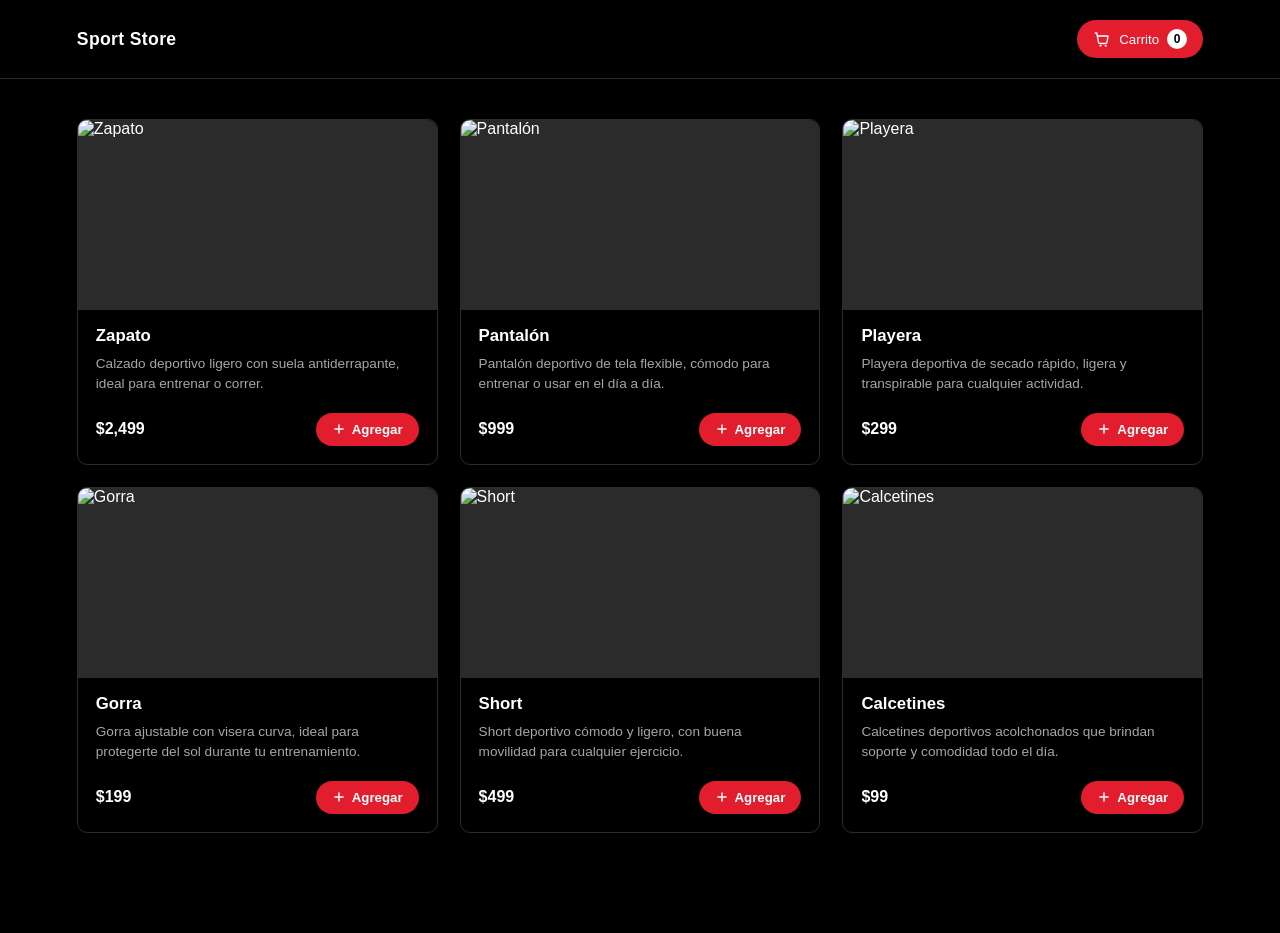
==== commit d60d3c7a: "mi priemr commit xd nigger" ====
--- a/TiendaDeportiva/index.html
+++ b/TiendaDeportiva/index.html
@@ -1,142 +1,38 @@
 <!DOCTYPE html>
-<html lang="en">
+<html lang="es">
+<head>
+<meta charset="UTF-8">
+<meta name="viewport" content="width=device-width, initial-scale=1.0">
+<title> Sport Store </title>
+<link rel="stylesheet" href="style.css">
+</head>
+<body>
 
-<head>
-    <meta charset="UTF-8">
-    <meta name="viewport" content="width=device-width, initial-scale=1.0">
-    <title>Document</title>
-    <link rel="stylesheet" href="style.css">
-    <link href="https://cdn.jsdelivr.net/npm/bootstrap@5.3.8/dist/css/bootstrap.min.css" rel="stylesheet"
-        integrity="sha384-sRIl4kxILFvY47J16cr9ZwB07vP4J8+LH7qKQnuqkuIAvNWLzeN8tE5YBujZqJLB" crossorigin="anonymous">
-</head>
+<header>
+  <span class="mono">Sport Store</span>
+  <button class="cart-btn" id="cartToggle" aria-label="Abrir carrito">
+    <svg viewBox="0 0 24 24" fill="none" stroke="currentColor" stroke-width="1.8"><path d="M3 4h2l2.4 12.4a2 2 0 0 0 2 1.6h7.2a2 2 0 0 0 2-1.6L20 8H6" stroke-linecap="round" stroke-linejoin="round"/><circle cx="10" cy="21" r="1.4" fill="currentColor" stroke="none"/><circle cx="17" cy="21" r="1.4" fill="currentColor" stroke="none"/></svg>
+    <span>Carrito</span>
+    <span class="cart-count mono" id="cartCount">0</span>
+  </button>
+</header>
 
-<body class="d-flex flex-column min-vh-100">
-  <!-- Inicia el Nav -->
-    <nav class="navbar navbar-expand-lg">
-        <div class="container-fluid">
+<section class="products" id="productos">
+  <div class="grid" id="productGrid"></div>
+</section>
 
-            <a class="navbar-brand d-flex align-items-center" href="#">
-                <div class="logo-wrapper">
-                    <div class="brand-tooltip">Carl Vell</div>
-                    <img src="/Pictures/Sports store.png" alt="Logo" class="custom-logo">
-                    <span class="ms-2">Sports <span class="text-red">Store</span></span>
-                </div>
-            </a>
+<div class="overlay" id="overlay"></div>
+<aside class="drawer" id="drawer" aria-label="Carrito de compras">
+  <div class="drawer-head">
+    <h2>Tu carrito</h2>
+    <button class="close-btn" id="closeCart" aria-label="Cerrar carrito">
+      <svg viewBox="0 0 24 24" fill="none" stroke="currentColor" stroke-width="2"><path d="M6 6l12 12M18 6L6 18" stroke-linecap="round"/></svg>
+    </button>
+  </div>
+  <div class="drawer-items" id="drawerItems"></div>
+  <div class="drawer-foot" id="drawerFoot"></div>
+</aside>
 
-            <!-- Botón Móvil -->
-            <button class="navbar-toggler" type="button" data-bs-toggle="collapse" data-bs-target="#navbarNav">
-                <span class="navbar-toggler-icon"></span>
-            </button>
-
-            <div class="collapse navbar-collapse" id="navbarNav">
-                <ul class="navbar-nav me-auto mb-2 mb-lg-0">
-                    <li class="nav-item"><a class="nav-link" href="#">Destacados</a></li>
-                    <li class="nav-item"><a class="nav-link" href="#">Hombres</a></li>
-                    <li class="nav-item"><a class="nav-link" href="#">Mujeres</a></li>
-                    <li class="nav-item"><a class="nav-link" href="#">Niños</a></li>
-                </ul>
-
-
-                <div class="d-flex align-items-center">
-                    <form class="search-container me-3" role="search">
-                        <span class="search-icon">🔍</span>
-                        <input class="form-control" type="search" placeholder="Buscar...">
-                    </form>
-                    <div class="cart-icon">🛒</div>
-                </div>
-            </div>
-        </div>
-    </nav>
-    <!-- Termina el Nav -->
-
-    <main class="flex-grow-1">
-        <!--******primer carrusel***********************************************-->
-        <div id="carouselExampleIndicators" class="carousel slide">
-            <div class="carousel-indicators">
-            <button
-                type="button"
-                data-bs-target="#carouselExampleIndicators"
-                data-bs-slide-to="0"
-                class="active"
-                aria-current="true"
-                aria-label="Slide 1"
-            ></button>
-            <button
-                type="button"
-                data-bs-target="#carouselExampleIndicators"
-                data-bs-slide-to="1"
-                aria-label="Slide 2"
-            ></button>
-            <button
-                type="button"
-                data-bs-target="#carouselExampleIndicators"
-                data-bs-slide-to="2"
-                aria-label="Slide 3"
-            ></button>
-            </div>
-            <div class="carousel-inner">
-            <div class="carousel-item active">
-                <img
-                src="../Pictures/Nujer_bateando.png"
-                class="d-block w-100"
-                alt="../"
-                />
-            </div>
-            <div class="carousel-item">
-                <img
-                src="../Pictures/Hombre_corriendo.png"
-                class="d-block w-100"
-                alt="..."
-                />
-            </div>
-            <div class="carousel-item">
-                <img
-                src="../Pictures/TenisNegroYDorado.png"
-                class="d-block w-100"
-                alt="..."
-                />
-            </div>
-            </div>
-            <div class="container">
-            <button
-            class="carousel-control-prev"
-            type="button"
-            data-bs-target="#carouselExampleIndicators"
-            data-bs-slide="prev"
-            >
-            <span class="carousel-control-prev-icon" aria-hidden="true"></span>
-            <span class="visually-hidden">Previous</span>
-            </button>
-            <button
-            class="carousel-control-next"
-            type="button"
-            data-bs-target="#carouselExampleIndicators"
-            data-bs-slide="next"
-            >
-            <span class="carousel-control-next-icon" aria-hidden="true"></span>
-            <span class="visually-hidden">Next</span>
-            </button>
-            </div>
-        </div>
-    
-    </div>
-    </main>
-    
-
-
-
-     <!--Pie de página-->
-    <footer class="footer text-center mt-3">
-        <div class="container">
-            <p>Copyright &copy; 2026. All rights reserved. <span class="text-danger"></span>MADE BY: Team 6</p>
-        </div>
-
-    </footer>
-    <!--Fin de página-->
-
-
-    <script src="script.js"></script>
-    <script src="https://cdn.jsdelivr.net/npm/bootstrap@5.3.8/dist/js/bootstrap.bundle.min.js" integrity="sha384-FKyoEForCGlyvwx9Hj09JcYn3nv7wiPVlz7YYwJrWVcXK/BmnVDxM+D2scQbITxI" crossorigin="anonymous"></script>
+<script src="script.js"></script>
 </body>
-
 </html>
--- a/TiendaDeportiva/style.css
+++ b/TiendaDeportiva/style.css
@@ -1,153 +1,333 @@
-/* =========================================
-   1. Estructura Global
-   ========================================= */
-body {
-    background-color: #f4f4f4;
-    margin: 0;
-}
-
-/* =========================================
-   2. Barra de Navegación (Base)
-   ========================================= */
-.navbar {
-    background-color: #000000 !important;
-    padding: 10px 20px;
-    box-shadow: 0 2px 10px rgba(0, 0, 0, 0.3);
-}
-
-/* =========================================
-   3. Logo y Marca
-   ========================================= */
-.logo-wrapper {
-    position: relative;
-    display: flex;
-    align-items: center;
-    gap: 10px;
-}
-
-.custom-logo {
-    width: 40px;
-    height: auto;
-    display: block;
-    object-fit: contain;
-}
-
-.navbar-brand {
-    color: white !important;
-    font-weight: bold;
-    font-size: 1.2rem;
-}
-
-/* Tooltip de la marca */
-.brand-tooltip {
-    position: absolute;
-    top: -40px;
-    left: 50%;
-    transform: translateX(-50%);
-    background-color: #007bff;
-    color: white;
-    padding: 4px 8px;
-    border-radius: 4px;
-    font-size: 0.75rem;
-    font-weight: bold;
-    white-space: nowrap;
-    z-index: 10;
-}
-
-.brand-tooltip::after {
-    content: '';
-    position: absolute;
-    bottom: -4px;
-    left: 50%;
-    transform: translateX(-50%);
-    border-width: 4px;
-    border-style: solid;
-    border-color: #007bff transparent transparent transparent;
-}
-
-/* =========================================
-   4. Elementos del Menú y Botones
-   ========================================= */
-.nav-item .nav-link {
-    background-color: #333;
-    color: white !important;
-    border-radius: 50px;
-    padding: 6px 16px;
-    margin-right: 8px;
-    transition: background 0.3s;
-}
-
-.nav-item .nav-link:hover {
-    background-color: #ff0000;
-}
-
-/* =========================================
-   5. Buscador
-   ========================================= */
-.search-container {
-    background-color: #333;
-    border-radius: 20px;
-    padding: 2px 10px;
-    display: flex;
-    align-items: center;
-    border: 1px solid #444;
-}
-
-.search-container input {
-    background: transparent;
-    border: none;
-    color: white;
-    box-shadow: none;
-    font-size: 0.9rem;
-    padding: 4px;
-}
-
-.search-container input::placeholder {
-    color: #aaa;
-}
-
-.search-container input:focus {
-    background: transparent;
-    color: white;
-    outline: none;
-}
-
-.search-icon {
-    color: #aaa;
-    margin-right: 5px;
-}
-
-/* =========================================
-   6. Iconos y Utilidades
-   ========================================= */
-.cart-icon {
-    color: #ffd700;
-    font-size: 1.4rem;
-    margin-left: 15px;
-    cursor: pointer;
-}
-
-.text-red {
-    color: red !important;
-}
-
-/* =========================================
-   7. Responsividad (Botón Móvil)
-   ========================================= */
-/* Asegurar que el botón tenga un borde visible */
-.navbar-toggler {
-    border: 1px solid rgba(255, 255, 255, 0.3) !important;
-    background-color: rgba(255, 255, 255, 0.1) !important;
-    padding: 0.5rem 0.75rem;
-}
-
-/* Forzar el icono a ser blanco puro */
-.navbar-toggler-icon {
-    background-image: url("data:image/svg+xml,%3csvg xmlns='http://www.w3.org/2000/svg' viewBox='0 0 30 30'%3e%3cpath stroke='rgba(255, 255, 255, 1)' stroke-linecap='round' stroke-miterlimit='10' stroke-width='2' d='M4 7h22M4 15h22M4 23h22'/%3e%3c/svg%3e") !important;
-}
-
-/* Efecto hover opcional */
-.navbar-toggler:hover {
-    background-color: rgba(255, 255, 255, 0.2) !important;
-    border-color: rgba(255, 255, 255, 0.5) !important;
-}   +:root{
+  --black:#000000;
+  --red:#e11d2e;
+  --gray:#2b2b2b;
+  --white:#ffffff;
+  --radius: 10px;
+}
+
+*{ box-sizing:border-box; }
+html,body{ margin:0; padding:0; }
+body{
+  background: var(--black);
+  color: var(--white);
+  font-family: 'Inter', sans-serif;
+  -webkit-font-smoothing: antialiased;
+}
+a{ color:inherit; }
+button{ font-family:inherit; cursor:pointer; border:none; background:none; color: var(--white); }
+
+/* ---------- Header ---------- */
+header{
+  display:flex;
+  align-items:center;
+  justify-content:space-between;
+  padding: 20px 6vw;
+  border-bottom: 1px solid var(--gray);
+}
+header > span{
+  font-size: 1.1rem;
+  font-weight: 600;
+  letter-spacing: 0.02em;
+}
+
+.cart-btn{
+  position: relative;
+  display:flex;
+  align-items:center;
+  gap:8px;
+  padding: 9px 16px;
+  border-radius: 999px;
+  background: var(--red);
+  transition: opacity .15s ease;
+}
+.cart-btn:hover{ opacity: 0.85; }
+.cart-btn:focus-visible, button:focus-visible{
+  outline: 2px solid var(--white);
+  outline-offset: 2px;
+}
+.cart-btn svg{ width:18px; height:18px; }
+.cart-count{
+  background: var(--white);
+  color: var(--black);
+  font-weight:700;
+  font-size: 0.75rem;
+  min-width: 20px;
+  height: 20px;
+  border-radius: 999px;
+  display:flex;
+  align-items:center;
+  justify-content:center;
+  padding: 0 5px;
+  transition: transform .25s cubic-bezier(.34,1.56,.64,1);
+}
+.cart-count.bump{ transform: scale(1.35); }
+
+/* ---------- Products ---------- */
+.products{
+  max-width: 1280px;
+  margin: 0 auto;
+  padding: 40px 6vw 100px;
+}
+
+.grid{
+  display:grid;
+  grid-template-columns: repeat(3, 1fr);
+  gap: 22px;
+}
+@media (max-width: 980px){ .grid{ grid-template-columns: repeat(2,1fr); } }
+@media (max-width: 620px){ .grid{ grid-template-columns: 1fr; } }
+
+.card{
+  background: transparent;
+  border: 1px solid var(--gray);
+  border-radius: var(--radius);
+  overflow: hidden;
+  display:flex;
+  flex-direction:column;
+}
+
+.card-art{
+  background: var(--gray);
+  height: 190px;
+  overflow: hidden;
+}
+.card-art img{
+  width: 100%;
+  height: 100%;
+  object-fit: cover;
+  display: block;
+}
+
+.card-body{
+  padding: 16px 18px 18px;
+  display:flex;
+  flex-direction:column;
+  gap:8px;
+  flex:1;
+}
+.card-body h3{
+  font-size: 1.05rem;
+  font-weight: 600;
+  margin:0;
+}
+.card-body p{
+  font-size: 0.85rem;
+  line-height:1.5;
+  color: var(--white);
+  opacity: 0.65;
+  margin:0;
+  flex:1;
+}
+.card-foot{
+  display:flex;
+  align-items:center;
+  justify-content:space-between;
+  margin-top: 10px;
+}
+.price{
+  font-weight: 600;
+  font-size: 1rem;
+}
+.add-btn{
+  background: var(--red);
+  color: var(--white);
+  padding: 9px 16px;
+  border-radius: 999px;
+  font-size: 0.83rem;
+  font-weight: 600;
+  display:flex;
+  align-items:center;
+  gap:6px;
+  transition: opacity .18s ease;
+}
+.add-btn:hover{ opacity: 0.85; }
+.add-btn.added{ background: var(--gray); }
+.add-btn svg{ width:14px; height:14px; }
+
+/* ---------- Cart Drawer ---------- */
+.overlay{
+  position: fixed; inset:0;
+  background: rgba(0,0,0,0.7);
+  opacity:0;
+  pointer-events:none;
+  transition: opacity .3s ease;
+  z-index: 90;
+}
+.overlay.open{ opacity:1; pointer-events:auto; }
+
+.drawer{
+  position: fixed;
+  top:0; right:0;
+  height: 100%;
+  width: min(400px, 92vw);
+  background: var(--black);
+  border-left: 1px solid var(--gray);
+  z-index: 95;
+  transform: translateX(100%);
+  transition: transform .35s cubic-bezier(.65,0,.35,1);
+  display:flex;
+  flex-direction:column;
+}
+.drawer.open{ transform: translateX(0); }
+
+.drawer-head{
+  padding: 22px 22px 16px;
+  border-bottom: 1px solid var(--gray);
+  display:flex;
+  align-items:center;
+  justify-content:space-between;
+}
+.drawer-head h2{
+  font-size: 1.3rem;
+  margin:0;
+  font-weight:600;
+}
+.close-btn{
+  width:32px; height:32px;
+  border-radius:50%;
+  display:flex; align-items:center; justify-content:center;
+  background: var(--gray);
+}
+.close-btn:hover{ opacity: 0.85; }
+.close-btn svg{ width:15px; height:15px; }
+
+.drawer-items{
+  flex:1;
+  overflow-y:auto;
+  padding: 8px 22px;
+}
+
+.empty-cart{
+  height:100%;
+  display:flex;
+  flex-direction:column;
+  align-items:center;
+  justify-content:center;
+  text-align:center;
+  gap:14px;
+  padding: 40px 20px;
+}
+.empty-cart svg{ width:52px; height:52px; }
+.empty-cart p{
+  margin:0;
+  font-size:0.9rem;
+  max-width: 24ch;
+  line-height:1.5;
+  opacity: 0.65;
+}
+
+.cart-item{
+  display:flex;
+  gap:12px;
+  padding: 16px 0;
+  border-bottom: 1px solid var(--gray);
+}
+.cart-item-art{
+  width: 62px; height: 62px;
+  background: var(--gray);
+  border-radius: 8px;
+  flex-shrink:0;
+  overflow: hidden;
+}
+.cart-item-art img{
+  width: 100%;
+  height: 100%;
+  object-fit: cover;
+  display: block;
+}
+
+.cart-item-info{ flex:1; min-width:0; }
+.cart-item-info h4{
+  margin:0 0 4px;
+  font-size: 0.95rem;
+  font-weight:600;
+}
+.cart-item-info .desc{
+  font-size: 0.76rem;
+  opacity: 0.6;
+  line-height:1.4;
+  margin: 0 0 8px;
+  display: -webkit-box;
+  -webkit-line-clamp: 2;
+  line-clamp: 2;
+  -webkit-box-orient: vertical;
+  overflow:hidden;
+}
+.cart-item-row{
+  display:flex;
+  align-items:center;
+  justify-content:space-between;
+}
+.qty-control{
+  display:flex;
+  align-items:center;
+  gap: 10px;
+  border: 1px solid var(--gray);
+  border-radius: 999px;
+  padding: 3px 4px;
+}
+.qty-btn{
+  width:22px; height:22px;
+  border-radius:50%;
+  display:flex; align-items:center; justify-content:center;
+  font-size: 0.95rem;
+  background: var(--gray);
+}
+.qty-btn:hover{ opacity: 0.85; }
+.qty-btn:disabled{ opacity: 0.3; cursor: not-allowed; }
+.qty-val{ font-size:0.85rem; min-width:14px; text-align:center; }
+.max-note{
+  font-size: 0.72rem;
+  color: var(--red);
+  margin: 4px 0 0;
+}
+
+.item-line-price{
+  font-size: 0.86rem;
+  font-weight:600;
+}
+.remove-btn{
+  opacity: 0.55;
+  font-size: 0.76rem;
+  text-decoration: underline;
+  margin-top: 6px;
+}
+.remove-btn:hover{ opacity: 1; }
+
+.drawer-foot{
+  padding: 18px 22px 24px;
+  border-top: 1px solid var(--gray);
+}
+.subtotal-row{
+  display:flex;
+  justify-content:space-between;
+  align-items:baseline;
+  margin-bottom: 16px;
+}
+.subtotal-row span:first-child{ font-size:0.9rem; opacity: 0.65; }
+.subtotal-row span:last-child{
+  font-size: 1.3rem;
+  font-weight:700;
+}
+.checkout-btn{
+  width:100%;
+  background: var(--red);
+  color: var(--white);
+  padding: 14px;
+  border-radius: 999px;
+  font-size: 1rem;
+  font-weight:600;
+  transition: opacity .18s ease;
+}
+.checkout-btn:hover{ opacity: 0.85; }
+.checkout-note{
+  text-align:center;
+  font-size:0.74rem;
+  opacity: 0.5;
+  margin-top:10px;
+}
+
+@media (prefers-reduced-motion: reduce){
+  *{ transition:none !important; animation:none !important; }
+}
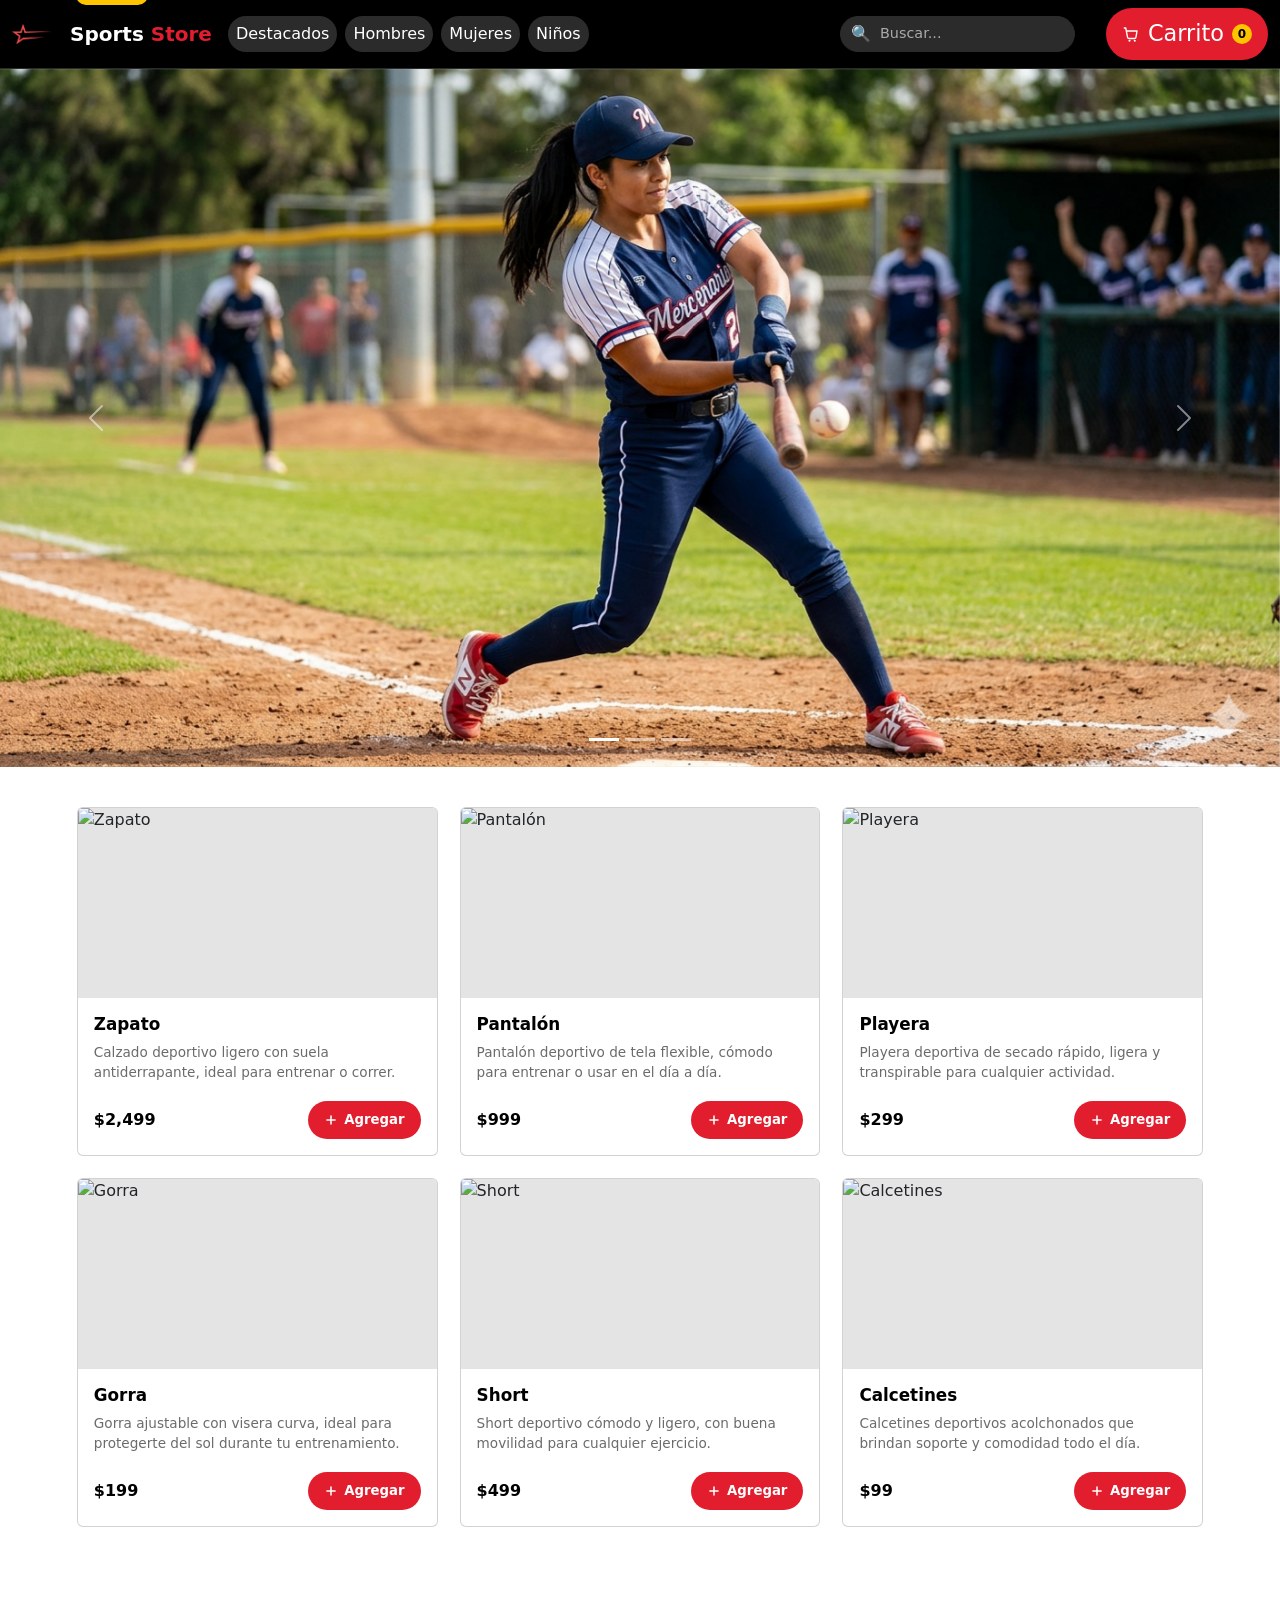
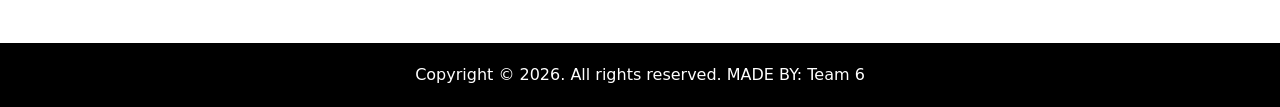
==== commit aac88400: "Se agrega carrito" ====
--- a/TiendaDeportiva/index.html
+++ b/TiendaDeportiva/index.html
@@ -1,38 +1,166 @@
 <!DOCTYPE html>
-<html lang="es">
+<html lang="en">
+
 <head>
-<meta charset="UTF-8">
-<meta name="viewport" content="width=device-width, initial-scale=1.0">
-<title> Sport Store </title>
-<link rel="stylesheet" href="style.css">
+    <meta charset="UTF-8">
+    <meta name="viewport" content="width=device-width, initial-scale=1.0">
+    <title>Document</title>
+    <link rel="stylesheet" href="style.css">
+    <link href="https://cdn.jsdelivr.net/npm/bootstrap@5.3.8/dist/css/bootstrap.min.css" rel="stylesheet"
+        integrity="sha384-sRIl4kxILFvY47J16cr9ZwB07vP4J8+LH7qKQnuqkuIAvNWLzeN8tE5YBujZqJLB" crossorigin="anonymous">
 </head>
-<body>
 
-<header>
-  <span class="mono">Sport Store</span>
-  <button class="cart-btn" id="cartToggle" aria-label="Abrir carrito">
-    <svg viewBox="0 0 24 24" fill="none" stroke="currentColor" stroke-width="1.8"><path d="M3 4h2l2.4 12.4a2 2 0 0 0 2 1.6h7.2a2 2 0 0 0 2-1.6L20 8H6" stroke-linecap="round" stroke-linejoin="round"/><circle cx="10" cy="21" r="1.4" fill="currentColor" stroke="none"/><circle cx="17" cy="21" r="1.4" fill="currentColor" stroke="none"/></svg>
-    <span>Carrito</span>
-    <span class="cart-count mono" id="cartCount">0</span>
-  </button>
-</header>
+<body class="d-flex flex-column min-vh-100">
+  <!-- Inicia el Nav -->
+    <nav class="navbar navbar-expand-lg">
+        <div class="container-fluid">
 
-<section class="products" id="productos">
-  <div class="grid" id="productGrid"></div>
-</section>
+            <a class="navbar-brand d-flex align-items-center" href="#">
+                <div class="logo-wrapper">
+                    <div class="brand-tooltip">Carl Vell</div>
+                    <img src="/Pictures/Sports store.png" alt="Logo" class="custom-logo">
+                    <span class="ms-2">Sports <span class="text-red">Store</span></span>
+                </div>
+            </a>
 
-<div class="overlay" id="overlay"></div>
-<aside class="drawer" id="drawer" aria-label="Carrito de compras">
-  <div class="drawer-head">
-    <h2>Tu carrito</h2>
-    <button class="close-btn" id="closeCart" aria-label="Cerrar carrito">
-      <svg viewBox="0 0 24 24" fill="none" stroke="currentColor" stroke-width="2"><path d="M6 6l12 12M18 6L6 18" stroke-linecap="round"/></svg>
-    </button>
-  </div>
-  <div class="drawer-items" id="drawerItems"></div>
-  <div class="drawer-foot" id="drawerFoot"></div>
-</aside>
+            <!-- Botón Móvil -->
+            <button class="navbar-toggler" type="button" data-bs-toggle="collapse" data-bs-target="#navbarNav">
+                <span class="navbar-toggler-icon"></span>
+            </button>
 
-<script src="script.js"></script>
+            <div class="collapse navbar-collapse" id="navbarNav">
+                <ul class="navbar-nav me-auto mb-2 mb-lg-0">
+                    <li class="nav-item"><a class="nav-link" href="#">Destacados</a></li>
+                    <li class="nav-item"><a class="nav-link" href="#">Hombres</a></li>
+                    <li class="nav-item"><a class="nav-link" href="#">Mujeres</a></li>
+                    <li class="nav-item"><a class="nav-link" href="#">Niños</a></li>
+                </ul>
+
+
+                <div class="d-flex align-items-center">
+                    <form class="search-container me-3" role="search">
+                        <span class="search-icon">🔍</span>
+                        <input class="form-control" type="search" placeholder="Buscar...">
+                    </form>
+                    <div class="cart-icon">
+                          <button class="cart-btn" id="cartToggle" aria-label="Abrir carrito">
+                            <svg viewBox="0 0 24 24" fill="none" stroke="currentColor" stroke-width="1.8"><path d="M3 4h2l2.4 12.4a2 2 0 0 0 2 1.6h7.2a2 2 0 0 0 2-1.6L20 8H6" stroke-linecap="round" stroke-linejoin="round"/><circle cx="10" cy="21" r="1.4" fill="currentColor" stroke="none"/><circle cx="17" cy="21" r="1.4" fill="currentColor" stroke="none"/></svg>
+                            <span>Carrito</span>
+                            <span class="cart-count mono" id="cartCount">0</span>
+                        </button>
+                    </div>
+                </div>
+            </div>
+        </div>
+    </nav>
+    <!-- Termina el Nav -->
+
+   
+    <main class="flex-grow-1">
+        <!--******primer carrusel***********************************************-->
+        <div id="carouselExampleIndicators" class="carousel slide">
+            <div class="carousel-indicators">
+            <button
+                type="button"
+                data-bs-target="#carouselExampleIndicators"
+                data-bs-slide-to="0"
+                class="active"
+                aria-current="true"
+                aria-label="Slide 1"
+            ></button>
+            <button
+                type="button"
+                data-bs-target="#carouselExampleIndicators"
+                data-bs-slide-to="1"
+                aria-label="Slide 2"
+            ></button>
+            <button
+                type="button"
+                data-bs-target="#carouselExampleIndicators"
+                data-bs-slide-to="2"
+                aria-label="Slide 3"
+            ></button>
+            </div>
+            <div class="carousel-inner">
+            <div class="carousel-item active">
+                <img
+                src="../Pictures/Nujer_bateando.png"
+                class="d-block w-100"
+                alt="../"
+                />
+            </div>
+            <div class="carousel-item">
+                <img
+                src="../Pictures/Hombre_corriendo.png"
+                class="d-block w-100"
+                alt="..."
+                />
+            </div>
+            <div class="carousel-item">
+                <img
+                src="../Pictures/TenisNegroYDorado.png"
+                class="d-block w-100"
+                alt="..."
+                />
+            </div>
+            </div>
+            <div class="container">
+            <button
+            class="carousel-control-prev"
+            type="button"
+            data-bs-target="#carouselExampleIndicators"
+            data-bs-slide="prev"
+            >
+            <span class="carousel-control-prev-icon" aria-hidden="true"></span>
+            <span class="visually-hidden">Previous</span>
+            </button>
+            <button
+            class="carousel-control-next"
+            type="button"
+            data-bs-target="#carouselExampleIndicators"
+            data-bs-slide="next"
+            >
+            <span class="carousel-control-next-icon" aria-hidden="true"></span>
+            <span class="visually-hidden">Next</span>
+            </button>
+            </div>
+        </div>
+    
+    </div>
+    </main>
+    
+     <!--Carrito-->
+    <section class="products" id="productos">
+            <div class="grid" id="productGrid"></div>
+            </section>
+
+            <div class="overlay" id="overlay"></div>
+            <aside class="drawer" id="drawer" aria-label="Carrito de compras">
+            <div class="drawer-head">
+                <h2>Tu carrito</h2>
+                <button class="close-btn" id="closeCart" aria-label="Cerrar carrito">
+                <svg viewBox="0 0 24 24" fill="none" stroke="currentColor" stroke-width="2"><path d="M6 6l12 12M18 6L6 18" stroke-linecap="round"/></svg>
+                </button>
+            </div>
+            <div class="drawer-items" id="drawerItems"></div>
+            <div class="drawer-foot" id="drawerFoot"></div>
+    </aside>
+    <!--Fin de Carrito-->
+
+
+
+     <!--Pie de página-->
+    <footer class="footer text-center mt-3">
+        <div class="container">
+            <p>Copyright &copy; 2026. All rights reserved. <span class="text-danger"></span>MADE BY: Team 6</p>
+        </div>
+
+    </footer>
+    <!--Fin de página-->
+
+
+    <script src="script.js"></script>
+    <script src="https://cdn.jsdelivr.net/npm/bootstrap@5.3.8/dist/js/bootstrap.bundle.min.js" integrity="sha384-FKyoEForCGlyvwx9Hj09JcYn3nv7wiPVlz7YYwJrWVcXK/BmnVDxM+D2scQbITxI" crossorigin="anonymous"></script>
 </body>
+
 </html>
--- a/TiendaDeportiva/style.css
+++ b/TiendaDeportiva/style.css
@@ -1,77 +1,222 @@
-:root{
-  --black:#000000;
-  --red:#e11d2e;
-  --gray:#2b2b2b;
-  --white:#ffffff;
-  --radius: 10px;
-}
-
-*{ box-sizing:border-box; }
-html,body{ margin:0; padding:0; }
+/* =========================================================
+   TIENDA — HOJA DE ESTILOS UNIFICADA
+   Estructura: Header (navbar + carrito) > Contenido > Footer
+   Paleta: negro, rojo, gris y amarillo sobre fondo blanco
+   ========================================================= */
+
+/* ---------- 0. Tokens de diseño ---------- */
+:root {
+  --black:  #000000;
+  --red:    #e11d2e;
+  --yellow: #ffc400;
+  --gray:       #6b6b6b;   /* texto/gris medio sobre fondo blanco */
+  --gray-light: #e4e4e4;   /* bordes y fondos sutiles */
+  --gray-dark:  #2b2b2b;   /* superficies oscuras (navbar, footer) */
+  --white:  #ffffff;
+
+  --radius:      10px;   /* tarjetas, inputs, drawer */
+  --radius-pill: 999px;  /* botones, chips, iconos redondos */
+
+  --font-base: 'Inter', sans-serif;
+}
+
+/* ---------- 1. Reset y base ---------- */
+*{ box-sizing: border-box; }
+html, body{ margin: 0; padding: 0; width: 100%; height: 100%; }
+
 body{
-  background: var(--black);
-  color: var(--white);
-  font-family: 'Inter', sans-serif;
+  background: var(--white);
+  color: var(--black);
+  font-family: var(--font-base);
   -webkit-font-smoothing: antialiased;
 }
-a{ color:inherit; }
-button{ font-family:inherit; cursor:pointer; border:none; background:none; color: var(--white); }
-
-/* ---------- Header ---------- */
-header{
-  display:flex;
-  align-items:center;
-  justify-content:space-between;
-  padding: 20px 6vw;
-  border-bottom: 1px solid var(--gray);
-}
-header > span{
-  font-size: 1.1rem;
-  font-weight: 600;
-  letter-spacing: 0.02em;
+
+a{ color: inherit; text-decoration: none; }
+button{
+  font-family: inherit;
+  cursor: pointer;
+  border: none;
+  background: none;
+  color: inherit;
+}
+
+@media (prefers-reduced-motion: reduce){
+  *{ transition: none !important; animation: none !important; }
+}
+
+/* =========================================================
+   2. HEADER  (navbar + logo + buscador + carrito)
+   ========================================================= */
+header,
+.navbar{
+  display: flex;
+  align-items: center;
+  justify-content: space-between;
+  gap: 16px;
+  padding: 14px 6vw;
+  background: var(--black) !important;
+  color: var(--white);
+  border-bottom: 1px solid var(--gray-dark);
+  box-shadow: 0 2px 10px rgba(0,0,0,0.15);
+}
+
+/* --- Logo y marca --- */
+.logo-wrapper{
+  position: relative;
+  display: flex;
+  align-items: center;
+  gap: 10px;
+}
+.custom-logo{
+  width: 40px;
+  height: auto;
+  display: block;
+  object-fit: contain;
+}
+.navbar-brand{
+  color: var(--white) !important;
+  font-weight: 700;
+  font-size: 1.2rem;
+}
+
+/* Tooltip de marca — acento amarillo en vez del azul original */
+.brand-tooltip{
+  position: absolute;
+  top: -40px;
+  left: 50%;
+  transform: translateX(-50%);
+  background-color: var(--yellow);
+  color: var(--black);
+  padding: 4px 8px;
+  border-radius: var(--radius);
+  font-size: 0.75rem;
+  font-weight: 700;
+  white-space: nowrap;
+  z-index: 10;
+}
+.brand-tooltip::after{
+  content: '';
+  position: absolute;
+  bottom: -4px;
+  left: 50%;
+  transform: translateX(-50%);
+  border-width: 4px;
+  border-style: solid;
+  border-color: var(--yellow) transparent transparent transparent;
+}
+
+/* --- Menú de navegación --- */
+.nav-item .nav-link{
+  background-color: var(--gray-dark);
+  color: var(--white) !important;
+  border-radius: var(--radius-pill);
+  padding: 6px 16px;
+  margin-right: 8px;
+  transition: background 0.3s;
+}
+.nav-item .nav-link:hover{
+  background-color: var(--red);
+}
+
+/* --- Buscador --- */
+.search-container{
+  background-color: var(--gray-dark);
+  border-radius: var(--radius-pill);
+  padding: 2px 10px;
+  display: flex;
+  align-items: center;
+  border: 1px solid var(--gray-dark);
+}
+.search-container input{
+  background: transparent;
+  border: none;
+  color: var(--white);
+  box-shadow: none;
+  font-size: 0.9rem;
+  padding: 4px;
+}
+.search-container input::placeholder{ color: #aaa; }
+.search-container input:focus{
+  background: transparent;
+  color: var(--white);
+  outline: none;
+}
+.search-icon{ color: #aaa; margin-right: 5px; }
+
+/* --- Botón móvil (hamburguesa) --- */
+.navbar-toggler{
+  border: 1px solid rgba(255,255,255,0.3) !important;
+  background-color: rgba(255,255,255,0.1) !important;
+  padding: 0.5rem 0.75rem;
+  border-radius: var(--radius);
+}
+.navbar-toggler-icon{
+  background-image: url("data:image/svg+xml,%3csvg xmlns='http://www.w3.org/2000/svg' viewBox='0 0 30 30'%3e%3cpath stroke='rgba(255, 255, 255, 1)' stroke-linecap='round' stroke-miterlimit='10' stroke-width='2' d='M4 7h22M4 15h22M4 23h22'/%3e%3c/svg%3e") !important;
+}
+.navbar-toggler:hover{
+  background-color: rgba(255,255,255,0.2) !important;
+  border-color: rgba(255,255,255,0.5) !important;
+}
+
+/* --- Carrito (icono + botón dentro del header) --- */
+.cart-icon{
+  color: var(--yellow);
+  font-size: 1.4rem;
+  margin-left: 15px;
+  cursor: pointer;
 }
 
 .cart-btn{
   position: relative;
-  display:flex;
-  align-items:center;
-  gap:8px;
+  display: flex;
+  align-items: center;
+  gap: 8px;
   padding: 9px 16px;
-  border-radius: 999px;
+  border-radius: var(--radius-pill);
   background: var(--red);
+  color: var(--white);
   transition: opacity .15s ease;
 }
 .cart-btn:hover{ opacity: 0.85; }
-.cart-btn:focus-visible, button:focus-visible{
-  outline: 2px solid var(--white);
-  outline-offset: 2px;
-}
-.cart-btn svg{ width:18px; height:18px; }
+.cart-btn svg{ width: 18px; height: 18px; }
+
 .cart-count{
-  background: var(--white);
-  color: var(--black);
-  font-weight:700;
+  background: var(--yellow);
+  color: var(--black);
+  font-weight: 700;
   font-size: 0.75rem;
   min-width: 20px;
   height: 20px;
-  border-radius: 999px;
-  display:flex;
-  align-items:center;
-  justify-content:center;
+  border-radius: var(--radius-pill);
+  display: flex;
+  align-items: center;
+  justify-content: center;
   padding: 0 5px;
   transition: transform .25s cubic-bezier(.34,1.56,.64,1);
 }
 .cart-count.bump{ transform: scale(1.35); }
 
-/* ---------- Products ---------- */
+/* Foco visible accesible (header y globalmente) */
+.cart-btn:focus-visible,
+button:focus-visible{
+  outline: 2px solid var(--yellow);
+  outline-offset: 2px;
+}
+
+.text-red{ color: var(--red) !important; }
+
+/* =========================================================
+   3. CONTENIDO  (catálogo de productos)
+   ========================================================= */
 .products{
   max-width: 1280px;
   margin: 0 auto;
   padding: 40px 6vw 100px;
+  background: var(--white);
 }
 
 .grid{
-  display:grid;
+  display: grid;
   grid-template-columns: repeat(3, 1fr);
   gap: 22px;
 }
@@ -79,16 +224,16 @@
 @media (max-width: 620px){ .grid{ grid-template-columns: 1fr; } }
 
 .card{
-  background: transparent;
-  border: 1px solid var(--gray);
+  background: var(--white);
+  border: 1px solid var(--gray-light);
   border-radius: var(--radius);
   overflow: hidden;
-  display:flex;
-  flex-direction:column;
+  display: flex;
+  flex-direction: column;
 }
 
 .card-art{
-  background: var(--gray);
+  background: var(--gray-light);
   height: 190px;
   overflow: hidden;
 }
@@ -101,133 +246,137 @@
 
 .card-body{
   padding: 16px 18px 18px;
-  display:flex;
-  flex-direction:column;
-  gap:8px;
-  flex:1;
+  display: flex;
+  flex-direction: column;
+  gap: 8px;
+  flex: 1;
 }
 .card-body h3{
   font-size: 1.05rem;
   font-weight: 600;
-  margin:0;
+  margin: 0;
+  color: var(--black);
 }
 .card-body p{
   font-size: 0.85rem;
-  line-height:1.5;
-  color: var(--white);
-  opacity: 0.65;
-  margin:0;
-  flex:1;
+  line-height: 1.5;
+  color: var(--gray);
+  margin: 0;
+  flex: 1;
 }
 .card-foot{
-  display:flex;
-  align-items:center;
-  justify-content:space-between;
+  display: flex;
+  align-items: center;
+  justify-content: space-between;
   margin-top: 10px;
 }
 .price{
-  font-weight: 600;
+  font-weight: 700;
   font-size: 1rem;
+  color: var(--black);
 }
 .add-btn{
   background: var(--red);
   color: var(--white);
   padding: 9px 16px;
-  border-radius: 999px;
+  border-radius: var(--radius-pill);
   font-size: 0.83rem;
   font-weight: 600;
-  display:flex;
-  align-items:center;
-  gap:6px;
+  display: flex;
+  align-items: center;
+  gap: 6px;
   transition: opacity .18s ease;
 }
 .add-btn:hover{ opacity: 0.85; }
-.add-btn.added{ background: var(--gray); }
-.add-btn svg{ width:14px; height:14px; }
-
-/* ---------- Cart Drawer ---------- */
+.add-btn.added{ background: var(--gray-dark); }
+.add-btn svg{ width: 14px; height: 14px; }
+
+/* ---------- Panel lateral del carrito ---------- */
 .overlay{
-  position: fixed; inset:0;
-  background: rgba(0,0,0,0.7);
-  opacity:0;
-  pointer-events:none;
+  position: fixed; inset: 0;
+  background: rgba(0,0,0,0.6);
+  opacity: 0;
+  pointer-events: none;
   transition: opacity .3s ease;
   z-index: 90;
 }
-.overlay.open{ opacity:1; pointer-events:auto; }
+.overlay.open{ opacity: 1; pointer-events: auto; }
 
 .drawer{
   position: fixed;
-  top:0; right:0;
+  top: 0; right: 0;
   height: 100%;
   width: min(400px, 92vw);
-  background: var(--black);
-  border-left: 1px solid var(--gray);
+  background: var(--white);
+  color: var(--black);
+  border-left: 1px solid var(--gray-light);
   z-index: 95;
   transform: translateX(100%);
   transition: transform .35s cubic-bezier(.65,0,.35,1);
-  display:flex;
-  flex-direction:column;
+  display: flex;
+  flex-direction: column;
 }
 .drawer.open{ transform: translateX(0); }
 
 .drawer-head{
   padding: 22px 22px 16px;
-  border-bottom: 1px solid var(--gray);
-  display:flex;
-  align-items:center;
-  justify-content:space-between;
+  border-bottom: 1px solid var(--gray-light);
+  display: flex;
+  align-items: center;
+  justify-content: space-between;
 }
 .drawer-head h2{
   font-size: 1.3rem;
-  margin:0;
-  font-weight:600;
+  margin: 0;
+  font-weight: 700;
+  color: var(--black);
 }
 .close-btn{
-  width:32px; height:32px;
-  border-radius:50%;
-  display:flex; align-items:center; justify-content:center;
-  background: var(--gray);
+  width: 32px; height: 32px;
+  border-radius: var(--radius-pill);
+  display: flex; align-items: center; justify-content: center;
+  background: var(--gray-light);
+  color: var(--black);
 }
 .close-btn:hover{ opacity: 0.85; }
-.close-btn svg{ width:15px; height:15px; }
+.close-btn svg{ width: 15px; height: 15px; }
 
 .drawer-items{
-  flex:1;
-  overflow-y:auto;
+  flex: 1;
+  overflow-y: auto;
   padding: 8px 22px;
 }
 
 .empty-cart{
-  height:100%;
-  display:flex;
-  flex-direction:column;
-  align-items:center;
-  justify-content:center;
-  text-align:center;
-  gap:14px;
+  height: 100%;
+  display: flex;
+  flex-direction: column;
+  align-items: center;
+  justify-content: center;
+  text-align: center;
+  gap: 14px;
   padding: 40px 20px;
 }
-.empty-cart svg{ width:52px; height:52px; }
+.empty-cart svg{ width: 52px; height: 52px; color: var(--gray); }
 .empty-cart p{
-  margin:0;
-  font-size:0.9rem;
+  margin: 0;
+  font-size: 0.9rem;
   max-width: 24ch;
-  line-height:1.5;
-  opacity: 0.65;
+  line-height: 1.5;
+  color: var(--gray);
 }
 
 .cart-item{
-  display:flex;
-  gap:12px;
+  display: flex;
+  gap: 12px;
   padding: 16px 0;
-  border-bottom: 1px solid var(--gray);
+  border-bottom: 1px solid var(--gray-light);
 }
 .cart-item-art{
   width: 62px; height: 62px;
-  background: var(--gray);
-  border-radius: 8px;
-  flex-shrink:0;
+  background: var(--gray-light);
+  border-radius: var(--radius);
+  flex-shrink: 0;
   overflow: hidden;
 }
 .cart-item-art img{
@@ -237,46 +386,48 @@
   display: block;
 }
 
-.cart-item-info{ flex:1; min-width:0; }
+.cart-item-info{ flex: 1; min-width: 0; }
 .cart-item-info h4{
-  margin:0 0 4px;
+  margin: 0 0 4px;
   font-size: 0.95rem;
-  font-weight:600;
+  font-weight: 600;
+  color: var(--black);
 }
 .cart-item-info .desc{
   font-size: 0.76rem;
-  opacity: 0.6;
-  line-height:1.4;
+  color: var(--gray);
+  line-height: 1.4;
   margin: 0 0 8px;
   display: -webkit-box;
   -webkit-line-clamp: 2;
   line-clamp: 2;
   -webkit-box-orient: vertical;
-  overflow:hidden;
+  overflow: hidden;
 }
 .cart-item-row{
-  display:flex;
-  align-items:center;
-  justify-content:space-between;
+  display: flex;
+  align-items: center;
+  justify-content: space-between;
 }
 .qty-control{
-  display:flex;
-  align-items:center;
+  display: flex;
+  align-items: center;
   gap: 10px;
-  border: 1px solid var(--gray);
-  border-radius: 999px;
+  border: 1px solid var(--gray-light);
+  border-radius: var(--radius-pill);
   padding: 3px 4px;
 }
 .qty-btn{
-  width:22px; height:22px;
-  border-radius:50%;
-  display:flex; align-items:center; justify-content:center;
+  width: 22px; height: 22px;
+  border-radius: var(--radius-pill);
+  display: flex; align-items: center; justify-content: center;
   font-size: 0.95rem;
-  background: var(--gray);
+  background: var(--gray-light);
+  color: var(--black);
 }
 .qty-btn:hover{ opacity: 0.85; }
 .qty-btn:disabled{ opacity: 0.3; cursor: not-allowed; }
-.qty-val{ font-size:0.85rem; min-width:14px; text-align:center; }
+.qty-val{ font-size: 0.85rem; min-width: 14px; text-align: center; }
 .max-note{
   font-size: 0.72rem;
   color: var(--red);
@@ -285,49 +436,62 @@
 
 .item-line-price{
   font-size: 0.86rem;
-  font-weight:600;
+  font-weight: 700;
+  color: var(--black);
 }
 .remove-btn{
-  opacity: 0.55;
+  color: var(--gray);
   font-size: 0.76rem;
   text-decoration: underline;
   margin-top: 6px;
 }
-.remove-btn:hover{ opacity: 1; }
+.remove-btn:hover{ color: var(--red); }
 
 .drawer-foot{
   padding: 18px 22px 24px;
-  border-top: 1px solid var(--gray);
+  border-top: 1px solid var(--gray-light);
 }
 .subtotal-row{
-  display:flex;
-  justify-content:space-between;
-  align-items:baseline;
+  display: flex;
+  justify-content: space-between;
+  align-items: baseline;
   margin-bottom: 16px;
 }
-.subtotal-row span:first-child{ font-size:0.9rem; opacity: 0.65; }
+.subtotal-row span:first-child{ font-size: 0.9rem; color: var(--gray); }
 .subtotal-row span:last-child{
   font-size: 1.3rem;
-  font-weight:700;
+  font-weight: 700;
+  color: var(--black);
 }
 .checkout-btn{
-  width:100%;
+  width: 100%;
   background: var(--red);
   color: var(--white);
   padding: 14px;
-  border-radius: 999px;
+  border-radius: var(--radius-pill);
   font-size: 1rem;
-  font-weight:600;
+  font-weight: 700;
   transition: opacity .18s ease;
 }
 .checkout-btn:hover{ opacity: 0.85; }
 .checkout-note{
-  text-align:center;
-  font-size:0.74rem;
-  opacity: 0.5;
-  margin-top:10px;
-}
-
-@media (prefers-reduced-motion: reduce){
-  *{ transition:none !important; animation:none !important; }
-}
+  text-align: center;
+  font-size: 0.74rem;
+  color: var(--gray);
+  margin-top: 10px;
+}
+
+/* =========================================================
+   4. FOOTER
+   ========================================================= */
+.footer{
+  background-color: var(--black);
+  color: var(--white);
+  width: 100%;
+  padding: 20px 0;
+  text-align: center;
+}
+.footer p{
+  margin-bottom: 0;
+  font-size: 1rem;
+}
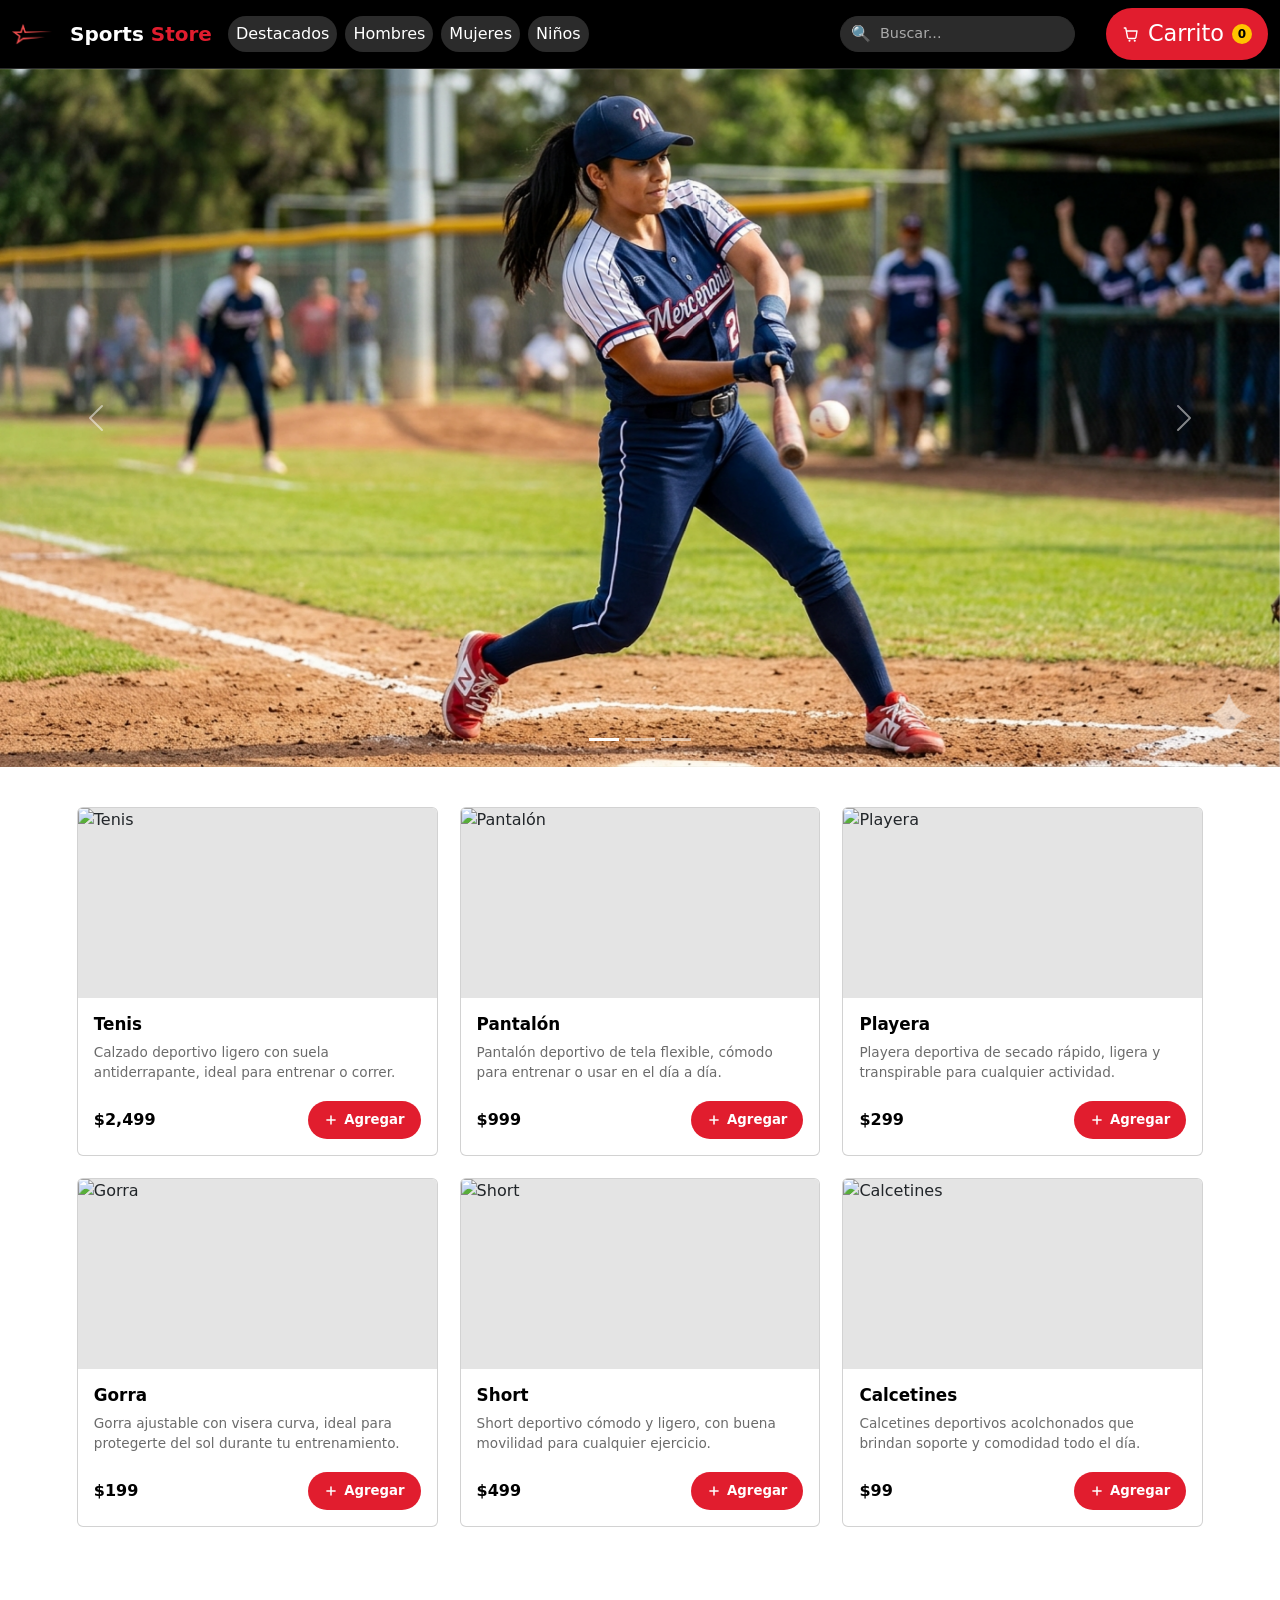
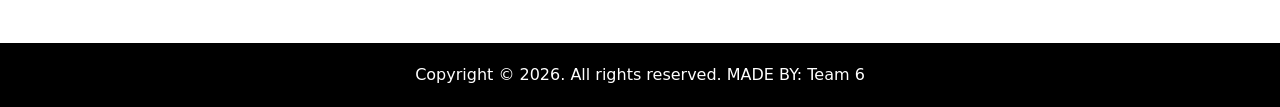
==== commit 66ddc800: "Se corrige bug" ====
--- a/TiendaDeportiva/index.html
+++ b/TiendaDeportiva/index.html
@@ -17,7 +17,7 @@
 
             <a class="navbar-brand d-flex align-items-center" href="#">
                 <div class="logo-wrapper">
-                    <div class="brand-tooltip">Carl Vell</div>
+                   
                     <img src="/Pictures/Sports store.png" alt="Logo" class="custom-logo">
                     <span class="ms-2">Sports <span class="text-red">Store</span></span>
                 </div>
